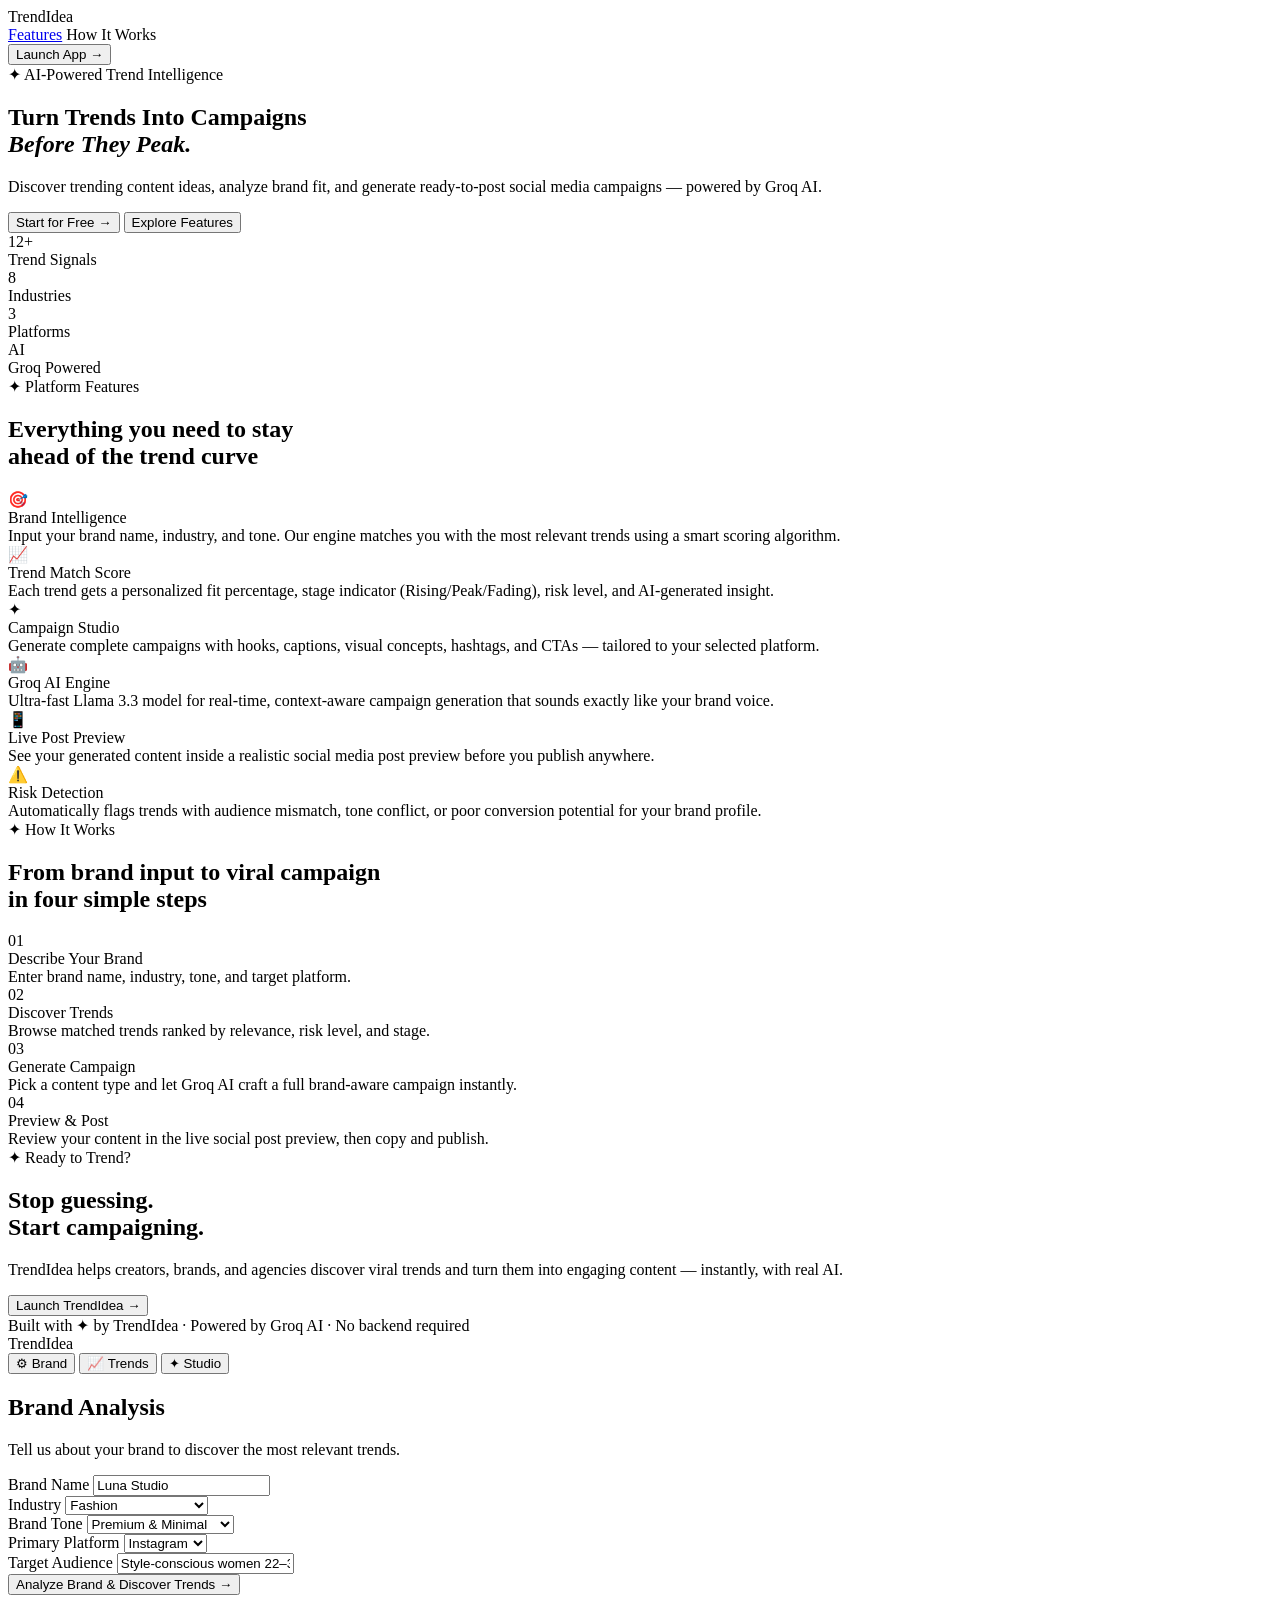
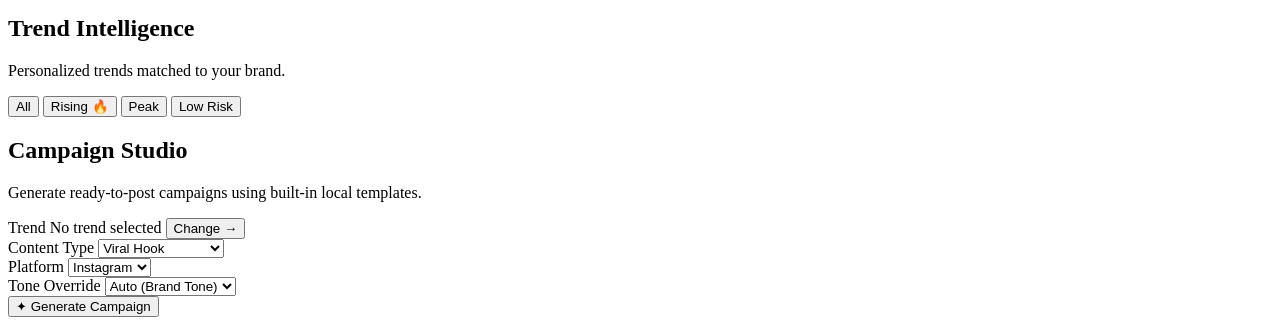
==== index.html @ 4180400e "Create index.html" ====
<!DOCTYPE html>
<html lang="en">
<head>
  <meta charset="UTF-8" />
  <meta name="viewport" content="width=device-width, initial-scale=1.0" />
  <title>TrendIdea — Turn Trends Into Campaigns</title>
  <link rel="preconnect" href="https://fonts.googleapis.com" />
  <link rel="preconnect" href="https://fonts.gstatic.com" crossorigin />
  <link href="https://fonts.googleapis.com/css2?family=Playfair+Display:ital,wght@0,400;0,600;0,700;1,400;1,600&family=DM+Sans:wght@300;400;500;600&display=swap" rel="stylesheet" />
  <link rel="stylesheet" href="style.css" />
</head>
<body>

<!-- ═══════════════════════════════════════════
     LANDING PAGE
═══════════════════════════════════════════ -->
<div class="page active" id="page-landing">
  <div class="landing-bg">
    <div class="bg-circle bg-circle-1"></div>
    <div class="bg-circle bg-circle-2"></div>
    <div class="bg-circle bg-circle-3"></div>
  </div>

  <nav class="nav">
    <div class="nav-logo">Trend<span>Idea</span></div>
    <div class="nav-links">
      <a class="nav-link" href="explore.html">Features</a>
      <a class="nav-link" onclick="UI.scrollTo('how-section')">How It Works</a>
    </div>
    <button class="nav-cta" onclick="App.openApp()">Launch App →</button>
  </nav>

  <section class="hero">
    <div class="hero-eyebrow">✦ AI-Powered Trend Intelligence</div>
    <h1 class="hero-title">Turn Trends Into Campaigns<br><em>Before They Peak.</em></h1>
    <p class="hero-sub">Discover trending content ideas, analyze brand fit, and generate ready-to-post social media campaigns — powered by Groq AI.</p>
    <div class="hero-btns">
      <button class="btn-hero-primary" onclick="App.openApp()">Start for Free →</button>
      <button class="btn-hero-secondary" onclick="window.location.href='explore.html'">Explore Features</button>
    </div>
    <div class="stats-bar">
      <div class="stat-item"><div class="stat-num">12+</div><div class="stat-label">Trend Signals</div></div>
      <div class="stat-item"><div class="stat-num">8</div><div class="stat-label">Industries</div></div>
      <div class="stat-item"><div class="stat-num">3</div><div class="stat-label">Platforms</div></div>
      <div class="stat-item"><div class="stat-num">AI</div><div class="stat-label">Groq Powered</div></div>
    </div>
  </section>

  <section class="features-section" id="features-section">
    <div class="section-header">
      <div class="section-eyebrow">✦ Platform Features</div>
      <h2 class="section-title">Everything you need to stay<br>ahead of the trend curve</h2>
    </div>
    <div class="features-grid">
      <div class="feature-card">
        <div class="feature-icon">🎯</div>
        <div class="feature-title">Brand Intelligence</div>
        <div class="feature-desc">Input your brand name, industry, and tone. Our engine matches you with the most relevant trends using a smart scoring algorithm.</div>
      </div>
      <div class="feature-card">
        <div class="feature-icon">📈</div>
        <div class="feature-title">Trend Match Score</div>
        <div class="feature-desc">Each trend gets a personalized fit percentage, stage indicator (Rising/Peak/Fading), risk level, and AI-generated insight.</div>
      </div>
      <div class="feature-card">
        <div class="feature-icon">✦</div>
        <div class="feature-title">Campaign Studio</div>
        <div class="feature-desc">Generate complete campaigns with hooks, captions, visual concepts, hashtags, and CTAs — tailored to your selected platform.</div>
      </div>
      <div class="feature-card">
        <div class="feature-icon">🤖</div>
        <div class="feature-title">Groq AI Engine</div>
        <div class="feature-desc">Ultra-fast Llama 3.3 model for real-time, context-aware campaign generation that sounds exactly like your brand voice.</div>
      </div>
      <div class="feature-card">
        <div class="feature-icon">📱</div>
        <div class="feature-title">Live Post Preview</div>
        <div class="feature-desc">See your generated content inside a realistic social media post preview before you publish anywhere.</div>
      </div>
      <div class="feature-card">
        <div class="feature-icon">⚠️</div>
        <div class="feature-title">Risk Detection</div>
        <div class="feature-desc">Automatically flags trends with audience mismatch, tone conflict, or poor conversion potential for your brand profile.</div>
      </div>
    </div>
  </section>

  <section class="how-section" id="how-section">
    <div class="how-inner">
      <div class="section-header">
        <div class="section-eyebrow">✦ How It Works</div>
        <h2 class="section-title">From brand input to viral campaign<br>in four simple steps</h2>
      </div>
      <div class="steps-row">
        <div class="step">
          <div class="step-num">01</div>
          <div class="step-title">Describe Your Brand</div>
          <div class="step-desc">Enter brand name, industry, tone, and target platform.</div>
        </div>
        <div class="step">
          <div class="step-num">02</div>
          <div class="step-title">Discover Trends</div>
          <div class="step-desc">Browse matched trends ranked by relevance, risk level, and stage.</div>
        </div>
        <div class="step">
          <div class="step-num">03</div>
          <div class="step-title">Generate Campaign</div>
          <div class="step-desc">Pick a content type and let Groq AI craft a full brand-aware campaign instantly.</div>
        </div>
        <div class="step">
          <div class="step-num">04</div>
          <div class="step-title">Preview & Post</div>
          <div class="step-desc">Review your content in the live social post preview, then copy and publish.</div>
        </div>
      </div>
    </div>
  </section>

  <section class="cta-banner">
    <div class="cta-inner">
      <div class="section-eyebrow">✦ Ready to Trend?</div>
      <h2 class="section-title">Stop guessing.<br>Start campaigning.</h2>
      <p>TrendIdea helps creators, brands, and agencies discover viral trends and turn them into engaging content — instantly, with real AI.</p>
      <button class="btn-hero-primary" onclick="App.openApp()">Launch TrendIdea →</button>
    </div>
  </section>

  <footer>
    Built with ✦ by <span>TrendIdea</span> · Powered by Groq AI · No backend required
  </footer>
</div>


<!-- ═══════════════════════════════════════════
     APP PAGE
═══════════════════════════════════════════ -->
<div class="page" id="page-app">
  <nav class="app-nav">
    <div class="app-nav-logo" onclick="App.goHome()">Trend<span>Idea</span></div>
    <div class="app-tabs">
      <button class="app-tab active" data-tab="brand" onclick="UI.switchTab('brand', this)">
        <span class="tab-icon">⚙</span> Brand
      </button>
      <button class="app-tab" data-tab="trends" onclick="UI.switchTab('trends', this)">
        <span class="tab-icon">📈</span> Trends
      </button>
      <button class="app-tab" data-tab="studio" onclick="UI.switchTab('studio', this)">
        <span class="tab-icon">✦</span> Studio
      </button>
    </div>
  </nav>

  <div class="app-container">

    <!-- ── BRAND TAB ── -->
    <div class="app-section active" id="tab-brand">
      <div class="app-section-header">
        <h2>Brand Analysis</h2>
        <p>Tell us about your brand to discover the most relevant trends.</p>
      </div>

      <div class="brand-form">
        <div class="form-grid">
          <div class="form-field">
            <label class="form-label">Brand Name</label>
            <input type="text" class="form-input" id="brand-name" placeholder="e.g. Luna Studio" value="Luna Studio" />
          </div>
          <div class="form-field">
            <label class="form-label">Industry</label>
            <select class="form-select" id="brand-industry">
              <option value="Fashion">Fashion</option>
              <option value="Beauty">Beauty</option>
              <option value="Tech & SaaS">Tech & SaaS</option>
              <option value="Food & Lifestyle">Food & Lifestyle</option>
              <option value="Fitness & Wellness">Fitness & Wellness</option>
              <option value="Finance">Finance</option>
              <option value="Travel">Travel</option>
              <option value="Education">Education</option>
              <option value="Gaming">Gaming</option>
              <option value="E-commerce">E-commerce</option>
              <option value="Healthcare">Healthcare</option>
              <option value="Real Estate">Real Estate</option>
              <option value="Automobile">Automobile</option>
              <option value="Sports">Sports</option>
              <option value="Entertainment">Entertainment</option>
              <option value="Restaurants">Restaurants</option>
              <option value="Digital Marketing">Digital Marketing</option>
              <option value="Movies & OTT">Movies & OTT</option>
              <option value="Photography">Photography</option>
              <option value="Home Decor">Home Decor</option>
              <option value="Entrepreneurship">Entrepreneurship</option>
              <option value="Influencer Marketing">Influencer Marketing</option>
              <option value="Salon & Spa">Salon & Spa</option>
              <option value="YouTube Creators">YouTube Creators</option>
              <option value="Personal Branding">Personal Branding</option>
            </select>
          </div>
        </div>
        <div class="form-grid">
          <div class="form-field">
            <label class="form-label">Brand Tone</label>
            <select class="form-select" id="brand-tone">
              <option value="Premium & Minimal">Premium & Minimal</option>
              <option value="Bold & Energetic">Bold & Energetic</option>
              <option value="Warm & Friendly">Warm & Friendly</option>
              <option value="Edgy & Creative">Edgy & Creative</option>
              <option value="Professional & Clean">Professional & Clean</option>
              <option value="Playful & Fun">Playful & Fun</option>
            </select>
          </div>
          <div class="form-field">
            <label class="form-label">Primary Platform</label>
            <select class="form-select" id="brand-platform">
              <option value="Instagram">Instagram</option>
              <option value="YouTube">YouTube</option>
              <option value="TikTok">TikTok</option>
              <option value="X (Twitter)">X (Twitter)</option>
              <option value="Facebook">Facebook</option>
            </select>
          </div>
        </div>
        <div class="form-grid cols-1">
          <div class="form-field">
            <label class="form-label">Target Audience</label>
            <input type="text" class="form-input" id="brand-audience" placeholder="e.g. Women 22–35, design-conscious professionals" value="Style-conscious women 22–35" />
          </div>
        </div>
        <button class="btn-primary" id="analyze-btn" onclick="App.analyzeBrand()">
          Analyze Brand & Discover Trends →
        </button>
      </div>
    </div>

    <!-- ── TRENDS TAB ── -->
    <div class="app-section" id="tab-trends">
      <div class="app-section-header">
        <h2>Trend Intelligence</h2>
        <p id="trends-sub">Personalized trends matched to your brand.</p>
      </div>
      <div id="brand-summary-bar" class="brand-summary" style="display:none"></div>
      <div class="trends-toolbar">
        <div class="trends-count" id="trends-count"></div>
        <div class="filter-chips">
          <button class="filter-chip active" onclick="App.filterTrends('all', this)">All</button>
          <button class="filter-chip" onclick="App.filterTrends('Rising', this)">Rising 🔥</button>
          <button class="filter-chip" onclick="App.filterTrends('Peak', this)">Peak</button>
          <button class="filter-chip" onclick="App.filterTrends('Low', this)">Low Risk</button>
        </div>
      </div>
      <div id="trends-grid" class="trends-grid"></div>
      <div id="risk-section" class="risk-section" style="display:none">
        <div class="risk-header">⚠️ Low-Synergy Trends — Avoid for Your Brand</div>
        <div id="risk-cards"></div>
      </div>
    </div>

    <!-- ── STUDIO TAB ── -->
    <div class="app-section" id="tab-studio">
      <div class="app-section-header">
        <h2>Campaign Studio</h2>
        <p>Generate ready-to-post campaigns using built-in local templates.</p>
      </div>
      <div class="studio-controls">
        <div class="selected-trend-row">
          <span class="selected-label">Trend</span>
          <span class="selected-value" id="studio-trend-display">No trend selected</span>
          <button class="change-trend-btn" onclick="UI.switchTab('trends', document.querySelector('[data-tab=trends]'))">Change →</button>
        </div>
        <div class="form-grid cols-3">
          <div class="form-field">
            <label class="form-label">Content Type</label>
            <select class="form-select" id="content-type">
              <option value="Viral Hook">Viral Hook</option>
              <option value="Caption">Caption</option>
              <option value="Conversion Ad">Conversion Ad</option>
              <option value="Trend Reel Script">Trend Reel Script</option>
              <option value="Promotional Post">Promotional Post</option>
              <option value="Meme Concept">Meme Concept</option>
            </select>
          </div>
          <div class="form-field">
            <label class="form-label">Platform</label>
            <select class="form-select" id="studio-platform">
              <option value="Instagram">Instagram</option>
              <option value="TikTok">TikTok</option>
              <option value="X (Twitter)">X (Twitter)</option>
              <option value="YouTube">YouTube</option>
              <option value="Facebook">Facebook</option>
            </select>
          </div>
          <div class="form-field">
            <label class="form-label">Tone Override</label>
            <select class="form-select" id="tone-override">
              <option value="auto">Auto (Brand Tone)</option>
              <option value="Casual">Casual</option>
              <option value="Witty">Witty</option>
              <option value="Inspiring">Inspiring</option>
              <option value="Urgent">Urgent</option>
            </select>
          </div>
        </div>
        <button class="btn-primary" id="gen-btn" onclick="App.generateCampaign()">✦ Generate Campaign</button>
      </div>
      <div id="output-area"></div>
    </div>

  </div><!-- /app-container -->
</div><!-- /page-app -->


<!-- SCRIPTS — load order matters -->
<script src="trends.js"></script>
<script src="engine.js"></script>
<script src="ui.js"></script>
<script src="groq.js"></script>
<script src="app.js"></script>

</body>
</html>
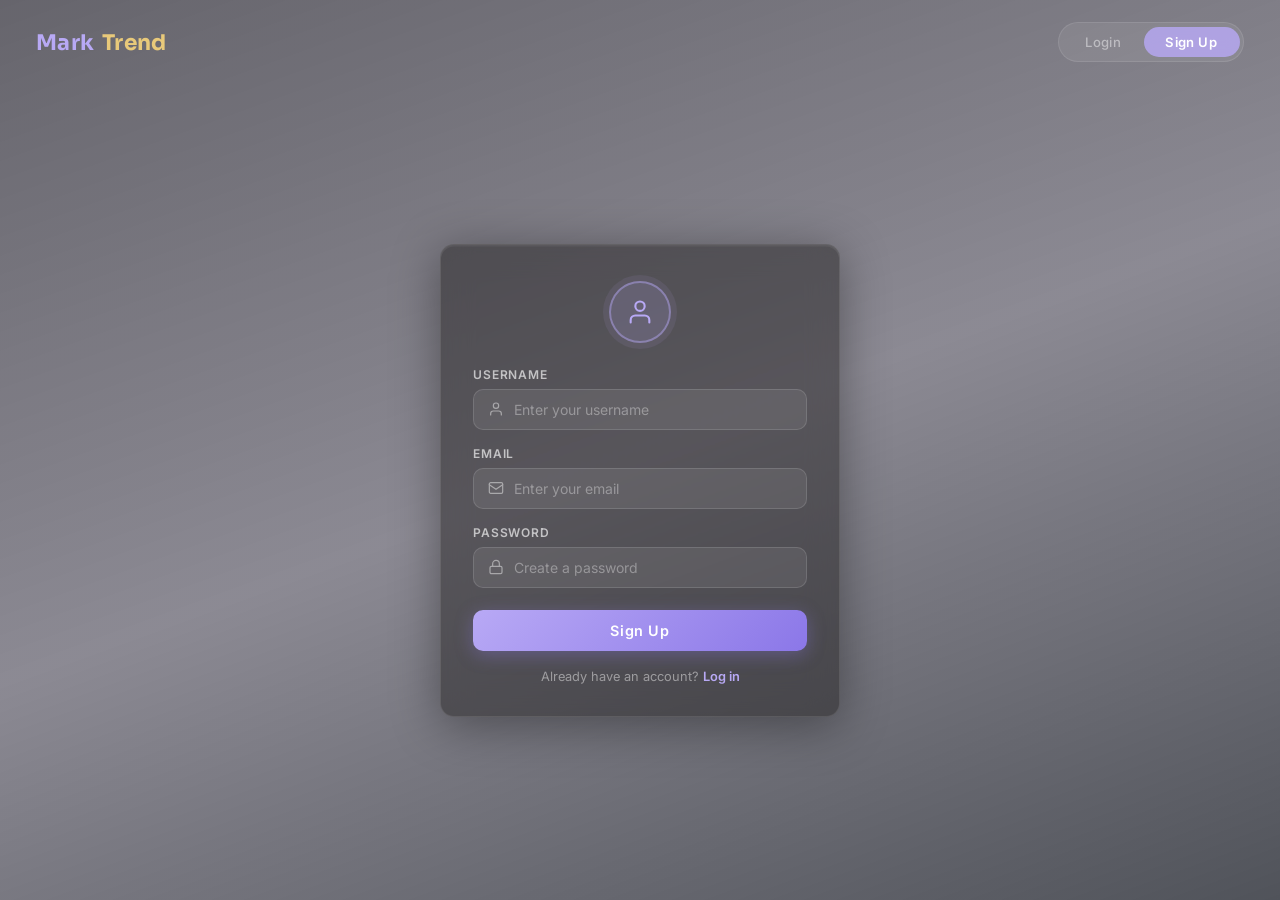
==== commit 93037f13: "Create index.html" ====
--- a/index.html
+++ b/index.html
@@ -2,318 +2,486 @@
 <html lang="en">
 <head>
   <meta charset="UTF-8" />
-  <meta name="viewport" content="width=device-width, initial-scale=1.0" />
-  <title>TrendIdea — Turn Trends Into Campaigns</title>
-  <link rel="preconnect" href="https://fonts.googleapis.com" />
-  <link rel="preconnect" href="https://fonts.gstatic.com" crossorigin />
-  <link href="https://fonts.googleapis.com/css2?family=Playfair+Display:ital,wght@0,400;0,600;0,700;1,400;1,600&family=DM+Sans:wght@300;400;500;600&display=swap" rel="stylesheet" />
-  <link rel="stylesheet" href="style.css" />
+  <meta name="viewport" content="width=device-width, initial-scale=1.0"/>
+  <title>MarkTrend — Gateway</title>
+  <link href="https://fonts.googleapis.com/css2?family=Inter:wght@300;400;500;600;700&family=Sora:wght@400;600;700&display=swap" rel="stylesheet"/>
+  <style>
+    *, *::before, *::after { box-sizing: border-box; margin: 0; padding: 0; }
+
+    :root {
+      --lavender:       #b8a9f5;
+      --lavender-dim:   rgba(184,169,245,0.18);
+      --lavender-pill:  rgba(184,169,245,0.82);
+      --gold:           #e8c97a;
+      --white:          #ffffff;
+      --muted:          rgba(255,255,255,0.45);
+      --glass-bg:       rgba(26,24,21,0.45);
+      --glass-border:   rgba(255,255,255,0.10);
+      --input-bg:       rgba(255,255,255,0.07);
+      --input-border:   rgba(255,255,255,0.13);
+      --input-focus:    rgba(184,169,245,0.55);
+      --placeholder:    rgba(255,255,255,0.35);
+      --btn-gradient:   linear-gradient(135deg,#b8a9f5 0%,#8b77e8 100%);
+      --font-display:   'Sora', sans-serif;
+      --font-body:      'Inter', sans-serif;
+      --radius-panel:   14px;
+      --radius-input:   10px;
+      --radius-btn:     10px;
+    }
+
+    html, body {
+      height: 100%;
+      font-family: var(--font-body);
+      -webkit-font-smoothing: antialiased;
+    }
+
+    /* ─── FULL-VIEWPORT BACKGROUND ─── */
+    body {
+      background-image: url('background.jpeg');
+      background-size: cover;
+      background-position: center;
+      background-repeat: no-repeat;
+      min-height: 100vh;
+      display: flex;
+      flex-direction: column;
+    }
+
+    /* Subtle dark veil over the landscape */
+    body::before {
+      content: '';
+      position: fixed;
+      inset: 0;
+      background: linear-gradient(
+        160deg,
+        rgba(8,6,18,0.62) 0%,
+        rgba(14,10,30,0.48) 50%,
+        rgba(6,10,20,0.70) 100%
+      );
+      pointer-events: none;
+      z-index: 0;
+    }
+
+    /* ─── TOP NAV BAR ─── */
+    header {
+      position: relative;
+      z-index: 10;
+      display: flex;
+      align-items: center;
+      justify-content: space-between;
+      padding: 22px 36px;
+    }
+
+    .brand {
+      font-family: var(--font-display);
+      font-size: 1.35rem;
+      font-weight: 700;
+      letter-spacing: 0.02em;
+      color: var(--white);
+      text-decoration: none;
+      display: flex;
+      align-items: center;
+      gap: 7px;
+    }
+    .brand span.mark { color: var(--lavender); }
+    .brand span.trend { color: var(--gold); }
+
+    /* Pill tab switcher */
+    .tab-bar {
+      position: relative;
+      display: flex;
+      align-items: center;
+      background: rgba(255,255,255,0.07);
+      border: 1px solid var(--glass-border);
+      border-radius: 50px;
+      padding: 4px;
+      gap: 0;
+    }
+
+    .tab-bar .tab-pill {
+      position: absolute;
+      top: 4px;
+      height: calc(100% - 8px);
+      border-radius: 50px;
+      background: var(--lavender-pill);
+      backdrop-filter: blur(6px);
+      transition: left 0.38s cubic-bezier(0.4,0,0.2,1),
+                  width 0.38s cubic-bezier(0.4,0,0.2,1);
+      z-index: 0;
+      /* JS will set left + width */
+    }
+
+    .tab-bar button {
+      position: relative;
+      z-index: 1;
+      background: none;
+      border: none;
+      cursor: pointer;
+      font-family: var(--font-body);
+      font-size: 0.82rem;
+      font-weight: 500;
+      letter-spacing: 0.03em;
+      padding: 7px 22px;
+      border-radius: 50px;
+      color: var(--muted);
+      transition: color 0.25s;
+      white-space: nowrap;
+      user-select: none;
+    }
+    .tab-bar button.active { color: var(--white); font-weight: 600; }
+
+    /* ─── MAIN CONTENT CENTERING ─── */
+    main {
+      position: relative;
+      z-index: 5;
+      flex: 1;
+      display: flex;
+      align-items: center;
+      justify-content: center;
+      padding: 24px 16px 48px;
+    }
+
+    /* ─── GLASS PANEL ─── */
+    .glass-panel {
+      background: var(--glass-bg);
+      backdrop-filter: blur(15px) saturate(1.3);
+      -webkit-backdrop-filter: blur(15px) saturate(1.3);
+      border: 1px solid var(--glass-border);
+      border-radius: var(--radius-panel);
+      width: 100%;
+      max-width: 400px;
+      padding: 36px 32px 32px;
+      box-shadow:
+        0 8px 48px rgba(0,0,0,0.38),
+        0 1.5px 0 rgba(255,255,255,0.06) inset;
+    }
+
+    /* ─── AVATAR ACCENT ─── */
+    .avatar-ring {
+      width: 62px;
+      height: 62px;
+      border-radius: 50%;
+      background: var(--lavender-dim);
+      border: 2px solid rgba(184,169,245,0.45);
+      display: flex;
+      align-items: center;
+      justify-content: center;
+      margin: 0 auto 24px;
+      box-shadow: 0 0 0 6px rgba(184,169,245,0.09);
+    }
+    .avatar-ring svg { width: 28px; height: 28px; }
+
+    /* ─── FORM VIEWS (fade transition) ─── */
+    .form-view {
+      opacity: 0;
+      pointer-events: none;
+      position: absolute;
+      top: 0; left: 0; right: 0;
+      transition: opacity 0.32s ease;
+    }
+    .form-view.active {
+      opacity: 1;
+      pointer-events: auto;
+      position: relative;
+    }
+    .forms-wrapper { position: relative; }
+
+    /* ─── FIELD LABELS ─── */
+    .field { margin-bottom: 16px; }
+    .field label {
+      display: block;
+      font-size: 0.75rem;
+      font-weight: 600;
+      letter-spacing: 0.07em;
+      text-transform: uppercase;
+      color: rgba(255,255,255,0.65);
+      margin-bottom: 7px;
+    }
+
+    /* ─── INPUT WRAPPERS ─── */
+    .input-wrap {
+      display: flex;
+      align-items: center;
+      background: var(--input-bg);
+      border: 1px solid var(--input-border);
+      border-radius: var(--radius-input);
+      padding: 0 14px;
+      gap: 10px;
+      transition: border-color 0.22s, box-shadow 0.22s;
+    }
+    .input-wrap:focus-within {
+      border-color: var(--input-focus);
+      box-shadow: 0 0 0 3px rgba(184,169,245,0.13);
+    }
+    .input-wrap svg {
+      flex-shrink: 0;
+      opacity: 0.45;
+      width: 16px; height: 16px;
+    }
+    .input-wrap input {
+      flex: 1;
+      background: none;
+      border: none;
+      outline: none;
+      color: var(--white);
+      font-family: var(--font-body);
+      font-size: 0.875rem;
+      padding: 11px 0;
+    }
+    .input-wrap input::placeholder { color: var(--placeholder); }
+
+    /* ─── PRIMARY ACTION BUTTON ─── */
+    .btn-primary {
+      display: block;
+      width: 100%;
+      padding: 12px;
+      margin-top: 22px;
+      background: var(--btn-gradient);
+      border: none;
+      border-radius: var(--radius-btn);
+      color: #fff;
+      font-family: var(--font-body);
+      font-size: 0.9rem;
+      font-weight: 600;
+      letter-spacing: 0.04em;
+      cursor: pointer;
+      transition: opacity 0.2s, transform 0.18s;
+      box-shadow: 0 4px 18px rgba(139,119,232,0.35);
+    }
+    .btn-primary:hover { opacity: 0.88; transform: translateY(-1px); }
+    .btn-primary:active { transform: translateY(0); opacity: 1; }
+
+    /* ─── SWITCH LINK ─── */
+    .switch-text {
+      text-align: center;
+      margin-top: 18px;
+      font-size: 0.8rem;
+      color: var(--muted);
+    }
+    .switch-text a {
+      color: var(--lavender);
+      font-weight: 600;
+      text-decoration: none;
+      cursor: pointer;
+      transition: color 0.2s;
+    }
+    .switch-text a:hover { color: #d3c9fa; text-decoration: underline; }
+
+    /* ─── STAR PARTICLES (ambient) ─── */
+    .stars {
+      position: fixed;
+      inset: 0;
+      z-index: 1;
+      pointer-events: none;
+      overflow: hidden;
+    }
+    .star {
+      position: absolute;
+      border-radius: 50%;
+      background: #fff;
+      animation: twinkle var(--dur, 3s) ease-in-out infinite;
+      opacity: 0;
+    }
+    @keyframes twinkle {
+      0%,100% { opacity: 0; }
+      50%      { opacity: var(--peak, 0.7); }
+    }
+
+    /* ─── RESPONSIVE ─── */
+    @media (max-width: 480px) {
+      header { padding: 18px 20px; }
+      .glass-panel { padding: 28px 20px 24px; }
+    }
+  </style>
 </head>
 <body>
 
-<!-- ═══════════════════════════════════════════
-     LANDING PAGE
-═══════════════════════════════════════════ -->
-<div class="page active" id="page-landing">
-  <div class="landing-bg">
-    <div class="bg-circle bg-circle-1"></div>
-    <div class="bg-circle bg-circle-2"></div>
-    <div class="bg-circle bg-circle-3"></div>
-  </div>
-
-  <nav class="nav">
-    <div class="nav-logo">Trend<span>Idea</span></div>
-    <div class="nav-links">
-      <a class="nav-link" href="explore.html">Features</a>
-      <a class="nav-link" onclick="UI.scrollTo('how-section')">How It Works</a>
+  <!-- Ambient star particles -->
+  <div class="stars" id="stars"></div>
+
+  <!-- ─── HEADER ─── -->
+  <header>
+    <a href="index.html" class="brand">
+      <span class="mark">Mark</span><span class="trend">Trend</span>
+    </a>
+
+    <div class="tab-bar" id="tabBar">
+      <div class="tab-pill" id="tabPill"></div>
+      <button id="btnLogin" onclick="switchTo('login')">Login</button>
+      <button id="btnSignup" onclick="switchTo('signup')" class="active">Sign Up</button>
     </div>
-    <button class="nav-cta" onclick="App.openApp()">Launch App →</button>
-  </nav>
-
-  <section class="hero">
-    <div class="hero-eyebrow">✦ AI-Powered Trend Intelligence</div>
-    <h1 class="hero-title">Turn Trends Into Campaigns<br><em>Before They Peak.</em></h1>
-    <p class="hero-sub">Discover trending content ideas, analyze brand fit, and generate ready-to-post social media campaigns — powered by Groq AI.</p>
-    <div class="hero-btns">
-      <button class="btn-hero-primary" onclick="App.openApp()">Start for Free →</button>
-      <button class="btn-hero-secondary" onclick="window.location.href='explore.html'">Explore Features</button>
-    </div>
-    <div class="stats-bar">
-      <div class="stat-item"><div class="stat-num">12+</div><div class="stat-label">Trend Signals</div></div>
-      <div class="stat-item"><div class="stat-num">8</div><div class="stat-label">Industries</div></div>
-      <div class="stat-item"><div class="stat-num">3</div><div class="stat-label">Platforms</div></div>
-      <div class="stat-item"><div class="stat-num">AI</div><div class="stat-label">Groq Powered</div></div>
-    </div>
-  </section>
-
-  <section class="features-section" id="features-section">
-    <div class="section-header">
-      <div class="section-eyebrow">✦ Platform Features</div>
-      <h2 class="section-title">Everything you need to stay<br>ahead of the trend curve</h2>
-    </div>
-    <div class="features-grid">
-      <div class="feature-card">
-        <div class="feature-icon">🎯</div>
-        <div class="feature-title">Brand Intelligence</div>
-        <div class="feature-desc">Input your brand name, industry, and tone. Our engine matches you with the most relevant trends using a smart scoring algorithm.</div>
-      </div>
-      <div class="feature-card">
-        <div class="feature-icon">📈</div>
-        <div class="feature-title">Trend Match Score</div>
-        <div class="feature-desc">Each trend gets a personalized fit percentage, stage indicator (Rising/Peak/Fading), risk level, and AI-generated insight.</div>
-      </div>
-      <div class="feature-card">
-        <div class="feature-icon">✦</div>
-        <div class="feature-title">Campaign Studio</div>
-        <div class="feature-desc">Generate complete campaigns with hooks, captions, visual concepts, hashtags, and CTAs — tailored to your selected platform.</div>
-      </div>
-      <div class="feature-card">
-        <div class="feature-icon">🤖</div>
-        <div class="feature-title">Groq AI Engine</div>
-        <div class="feature-desc">Ultra-fast Llama 3.3 model for real-time, context-aware campaign generation that sounds exactly like your brand voice.</div>
-      </div>
-      <div class="feature-card">
-        <div class="feature-icon">📱</div>
-        <div class="feature-title">Live Post Preview</div>
-        <div class="feature-desc">See your generated content inside a realistic social media post preview before you publish anywhere.</div>
-      </div>
-      <div class="feature-card">
-        <div class="feature-icon">⚠️</div>
-        <div class="feature-title">Risk Detection</div>
-        <div class="feature-desc">Automatically flags trends with audience mismatch, tone conflict, or poor conversion potential for your brand profile.</div>
-      </div>
-    </div>
-  </section>
-
-  <section class="how-section" id="how-section">
-    <div class="how-inner">
-      <div class="section-header">
-        <div class="section-eyebrow">✦ How It Works</div>
-        <h2 class="section-title">From brand input to viral campaign<br>in four simple steps</h2>
-      </div>
-      <div class="steps-row">
-        <div class="step">
-          <div class="step-num">01</div>
-          <div class="step-title">Describe Your Brand</div>
-          <div class="step-desc">Enter brand name, industry, tone, and target platform.</div>
+  </header>
+
+  <!-- ─── MAIN PANEL ─── -->
+  <main>
+    <div class="glass-panel">
+
+      <div class="forms-wrapper">
+
+        <!-- STATE A: SIGN UP (default active) -->
+        <div class="form-view active" id="viewSignup">
+          <div class="avatar-ring">
+            <!-- Person icon -->
+            <svg viewBox="0 0 24 24" fill="none" stroke="#b8a9f5" stroke-width="1.8" stroke-linecap="round" stroke-linejoin="round">
+              <path d="M20 21v-2a4 4 0 0 0-4-4H8a4 4 0 0 0-4 4v2"/>
+              <circle cx="12" cy="7" r="4"/>
+            </svg>
+          </div>
+
+          <!-- Username -->
+          <div class="field">
+            <label for="su-username">Username</label>
+            <div class="input-wrap">
+              <svg viewBox="0 0 24 24" fill="none" stroke="#fff" stroke-width="1.8" stroke-linecap="round" stroke-linejoin="round">
+                <path d="M20 21v-2a4 4 0 0 0-4-4H8a4 4 0 0 0-4 4v2"/>
+                <circle cx="12" cy="7" r="4"/>
+              </svg>
+              <input id="su-username" type="text" placeholder="Enter your username" autocomplete="username"/>
+            </div>
+          </div>
+
+          <!-- Email -->
+          <div class="field">
+            <label for="su-email">Email</label>
+            <div class="input-wrap">
+              <svg viewBox="0 0 24 24" fill="none" stroke="#fff" stroke-width="1.8" stroke-linecap="round" stroke-linejoin="round">
+                <rect x="2" y="4" width="20" height="16" rx="2"/>
+                <path d="m2 7 10 7 10-7"/>
+              </svg>
+              <input id="su-email" type="email" placeholder="Enter your email" autocomplete="email"/>
+            </div>
+          </div>
+
+          <!-- Password -->
+          <div class="field">
+            <label for="su-password">Password</label>
+            <div class="input-wrap">
+              <svg viewBox="0 0 24 24" fill="none" stroke="#fff" stroke-width="1.8" stroke-linecap="round" stroke-linejoin="round">
+                <rect x="3" y="11" width="18" height="11" rx="2"/>
+                <path d="M7 11V7a5 5 0 0 1 10 0v4"/>
+              </svg>
+              <input id="su-password" type="password" placeholder="Create a password" autocomplete="new-password"/>
+            </div>
+          </div>
+
+          <button class="btn-primary" onclick="goToDashboard()">Sign Up</button>
+
+          <p class="switch-text">
+            Already have an account? <a onclick="switchTo('login')">Log in</a>
+          </p>
         </div>
-        <div class="step">
-          <div class="step-num">02</div>
-          <div class="step-title">Discover Trends</div>
-          <div class="step-desc">Browse matched trends ranked by relevance, risk level, and stage.</div>
+
+        <!-- STATE B: LOGIN -->
+        <div class="form-view" id="viewLogin">
+          <div class="avatar-ring">
+            <svg viewBox="0 0 24 24" fill="none" stroke="#b8a9f5" stroke-width="1.8" stroke-linecap="round" stroke-linejoin="round">
+              <path d="M20 21v-2a4 4 0 0 0-4-4H8a4 4 0 0 0-4 4v2"/>
+              <circle cx="12" cy="7" r="4"/>
+            </svg>
+          </div>
+
+          <!-- Username -->
+          <div class="field">
+            <label for="li-username">Username</label>
+            <div class="input-wrap">
+              <svg viewBox="0 0 24 24" fill="none" stroke="#fff" stroke-width="1.8" stroke-linecap="round" stroke-linejoin="round">
+                <path d="M20 21v-2a4 4 0 0 0-4-4H8a4 4 0 0 0-4 4v2"/>
+                <circle cx="12" cy="7" r="4"/>
+              </svg>
+              <input id="li-username" type="text" placeholder="Enter your username" autocomplete="username"/>
+            </div>
+          </div>
+
+          <!-- Password -->
+          <div class="field">
+            <label for="li-password">Password</label>
+            <div class="input-wrap">
+              <svg viewBox="0 0 24 24" fill="none" stroke="#fff" stroke-width="1.8" stroke-linecap="round" stroke-linejoin="round">
+                <rect x="3" y="11" width="18" height="11" rx="2"/>
+                <path d="M7 11V7a5 5 0 0 1 10 0v4"/>
+              </svg>
+              <input id="li-password" type="password" placeholder="Enter your password" autocomplete="current-password"/>
+            </div>
+          </div>
+
+          <button class="btn-primary" onclick="goToDashboard()">Login</button>
+
+          <p class="switch-text">
+            Not registered yet? <a onclick="switchTo('signup')">Sign up</a>
+          </p>
         </div>
-        <div class="step">
-          <div class="step-num">03</div>
-          <div class="step-title">Generate Campaign</div>
-          <div class="step-desc">Pick a content type and let Groq AI craft a full brand-aware campaign instantly.</div>
-        </div>
-        <div class="step">
-          <div class="step-num">04</div>
-          <div class="step-title">Preview & Post</div>
-          <div class="step-desc">Review your content in the live social post preview, then copy and publish.</div>
-        </div>
-      </div>
-    </div>
-  </section>
-
-  <section class="cta-banner">
-    <div class="cta-inner">
-      <div class="section-eyebrow">✦ Ready to Trend?</div>
-      <h2 class="section-title">Stop guessing.<br>Start campaigning.</h2>
-      <p>TrendIdea helps creators, brands, and agencies discover viral trends and turn them into engaging content — instantly, with real AI.</p>
-      <button class="btn-hero-primary" onclick="App.openApp()">Launch TrendIdea →</button>
-    </div>
-  </section>
-
-  <footer>
-    Built with ✦ by <span>TrendIdea</span> · Powered by Groq AI · No backend required
-  </footer>
-</div>
-
-
-<!-- ═══════════════════════════════════════════
-     APP PAGE
-═══════════════════════════════════════════ -->
-<div class="page" id="page-app">
-  <nav class="app-nav">
-    <div class="app-nav-logo" onclick="App.goHome()">Trend<span>Idea</span></div>
-    <div class="app-tabs">
-      <button class="app-tab active" data-tab="brand" onclick="UI.switchTab('brand', this)">
-        <span class="tab-icon">⚙</span> Brand
-      </button>
-      <button class="app-tab" data-tab="trends" onclick="UI.switchTab('trends', this)">
-        <span class="tab-icon">📈</span> Trends
-      </button>
-      <button class="app-tab" data-tab="studio" onclick="UI.switchTab('studio', this)">
-        <span class="tab-icon">✦</span> Studio
-      </button>
-    </div>
-  </nav>
-
-  <div class="app-container">
-
-    <!-- ── BRAND TAB ── -->
-    <div class="app-section active" id="tab-brand">
-      <div class="app-section-header">
-        <h2>Brand Analysis</h2>
-        <p>Tell us about your brand to discover the most relevant trends.</p>
-      </div>
-
-      <div class="brand-form">
-        <div class="form-grid">
-          <div class="form-field">
-            <label class="form-label">Brand Name</label>
-            <input type="text" class="form-input" id="brand-name" placeholder="e.g. Luna Studio" value="Luna Studio" />
-          </div>
-          <div class="form-field">
-            <label class="form-label">Industry</label>
-            <select class="form-select" id="brand-industry">
-              <option value="Fashion">Fashion</option>
-              <option value="Beauty">Beauty</option>
-              <option value="Tech & SaaS">Tech & SaaS</option>
-              <option value="Food & Lifestyle">Food & Lifestyle</option>
-              <option value="Fitness & Wellness">Fitness & Wellness</option>
-              <option value="Finance">Finance</option>
-              <option value="Travel">Travel</option>
-              <option value="Education">Education</option>
-              <option value="Gaming">Gaming</option>
-              <option value="E-commerce">E-commerce</option>
-              <option value="Healthcare">Healthcare</option>
-              <option value="Real Estate">Real Estate</option>
-              <option value="Automobile">Automobile</option>
-              <option value="Sports">Sports</option>
-              <option value="Entertainment">Entertainment</option>
-              <option value="Restaurants">Restaurants</option>
-              <option value="Digital Marketing">Digital Marketing</option>
-              <option value="Movies & OTT">Movies & OTT</option>
-              <option value="Photography">Photography</option>
-              <option value="Home Decor">Home Decor</option>
-              <option value="Entrepreneurship">Entrepreneurship</option>
-              <option value="Influencer Marketing">Influencer Marketing</option>
-              <option value="Salon & Spa">Salon & Spa</option>
-              <option value="YouTube Creators">YouTube Creators</option>
-              <option value="Personal Branding">Personal Branding</option>
-            </select>
-          </div>
-        </div>
-        <div class="form-grid">
-          <div class="form-field">
-            <label class="form-label">Brand Tone</label>
-            <select class="form-select" id="brand-tone">
-              <option value="Premium & Minimal">Premium & Minimal</option>
-              <option value="Bold & Energetic">Bold & Energetic</option>
-              <option value="Warm & Friendly">Warm & Friendly</option>
-              <option value="Edgy & Creative">Edgy & Creative</option>
-              <option value="Professional & Clean">Professional & Clean</option>
-              <option value="Playful & Fun">Playful & Fun</option>
-            </select>
-          </div>
-          <div class="form-field">
-            <label class="form-label">Primary Platform</label>
-            <select class="form-select" id="brand-platform">
-              <option value="Instagram">Instagram</option>
-              <option value="YouTube">YouTube</option>
-              <option value="TikTok">TikTok</option>
-              <option value="X (Twitter)">X (Twitter)</option>
-              <option value="Facebook">Facebook</option>
-            </select>
-          </div>
-        </div>
-        <div class="form-grid cols-1">
-          <div class="form-field">
-            <label class="form-label">Target Audience</label>
-            <input type="text" class="form-input" id="brand-audience" placeholder="e.g. Women 22–35, design-conscious professionals" value="Style-conscious women 22–35" />
-          </div>
-        </div>
-        <button class="btn-primary" id="analyze-btn" onclick="App.analyzeBrand()">
-          Analyze Brand & Discover Trends →
-        </button>
-      </div>
-    </div>
-
-    <!-- ── TRENDS TAB ── -->
-    <div class="app-section" id="tab-trends">
-      <div class="app-section-header">
-        <h2>Trend Intelligence</h2>
-        <p id="trends-sub">Personalized trends matched to your brand.</p>
-      </div>
-      <div id="brand-summary-bar" class="brand-summary" style="display:none"></div>
-      <div class="trends-toolbar">
-        <div class="trends-count" id="trends-count"></div>
-        <div class="filter-chips">
-          <button class="filter-chip active" onclick="App.filterTrends('all', this)">All</button>
-          <button class="filter-chip" onclick="App.filterTrends('Rising', this)">Rising 🔥</button>
-          <button class="filter-chip" onclick="App.filterTrends('Peak', this)">Peak</button>
-          <button class="filter-chip" onclick="App.filterTrends('Low', this)">Low Risk</button>
-        </div>
-      </div>
-      <div id="trends-grid" class="trends-grid"></div>
-      <div id="risk-section" class="risk-section" style="display:none">
-        <div class="risk-header">⚠️ Low-Synergy Trends — Avoid for Your Brand</div>
-        <div id="risk-cards"></div>
-      </div>
-    </div>
-
-    <!-- ── STUDIO TAB ── -->
-    <div class="app-section" id="tab-studio">
-      <div class="app-section-header">
-        <h2>Campaign Studio</h2>
-        <p>Generate ready-to-post campaigns using built-in local templates.</p>
-      </div>
-      <div class="studio-controls">
-        <div class="selected-trend-row">
-          <span class="selected-label">Trend</span>
-          <span class="selected-value" id="studio-trend-display">No trend selected</span>
-          <button class="change-trend-btn" onclick="UI.switchTab('trends', document.querySelector('[data-tab=trends]'))">Change →</button>
-        </div>
-        <div class="form-grid cols-3">
-          <div class="form-field">
-            <label class="form-label">Content Type</label>
-            <select class="form-select" id="content-type">
-              <option value="Viral Hook">Viral Hook</option>
-              <option value="Caption">Caption</option>
-              <option value="Conversion Ad">Conversion Ad</option>
-              <option value="Trend Reel Script">Trend Reel Script</option>
-              <option value="Promotional Post">Promotional Post</option>
-              <option value="Meme Concept">Meme Concept</option>
-            </select>
-          </div>
-          <div class="form-field">
-            <label class="form-label">Platform</label>
-            <select class="form-select" id="studio-platform">
-              <option value="Instagram">Instagram</option>
-              <option value="TikTok">TikTok</option>
-              <option value="X (Twitter)">X (Twitter)</option>
-              <option value="YouTube">YouTube</option>
-              <option value="Facebook">Facebook</option>
-            </select>
-          </div>
-          <div class="form-field">
-            <label class="form-label">Tone Override</label>
-            <select class="form-select" id="tone-override">
-              <option value="auto">Auto (Brand Tone)</option>
-              <option value="Casual">Casual</option>
-              <option value="Witty">Witty</option>
-              <option value="Inspiring">Inspiring</option>
-              <option value="Urgent">Urgent</option>
-            </select>
-          </div>
-        </div>
-        <button class="btn-primary" id="gen-btn" onclick="App.generateCampaign()">✦ Generate Campaign</button>
-      </div>
-      <div id="output-area"></div>
-    </div>
-
-  </div><!-- /app-container -->
-</div><!-- /page-app -->
-
-
-<!-- SCRIPTS — load order matters -->
-<script src="trends.js"></script>
-<script src="engine.js"></script>
-<script src="ui.js"></script>
-<script src="groq.js"></script>
-<script src="app.js"></script>
-
+
+      </div><!-- /.forms-wrapper -->
+    </div><!-- /.glass-panel -->
+  </main>
+
+  <script>
+    /* ─── STAR PARTICLE GENERATOR ─── */
+    (function() {
+      const container = document.getElementById('stars');
+      for (let i = 0; i < 55; i++) {
+        const s = document.createElement('div');
+        s.className = 'star';
+        const size = Math.random() * 2.2 + 0.6;
+        s.style.cssText = `
+          width:${size}px; height:${size}px;
+          left:${Math.random()*100}%;
+          top:${Math.random()*100}%;
+          --dur:${(Math.random()*4+2).toFixed(1)}s;
+          --peak:${(Math.random()*0.6+0.2).toFixed(2)};
+          animation-delay:${(Math.random()*5).toFixed(1)}s;
+        `;
+        container.appendChild(s);
+      }
+    })();
+
+    /* ─── TAB PILL POSITIONING ─── */
+    const tabBar   = document.getElementById('tabBar');
+    const pill     = document.getElementById('tabPill');
+    const btnLogin  = document.getElementById('btnLogin');
+    const btnSignup = document.getElementById('btnSignup');
+
+    function positionPill(btn) {
+      const barRect = tabBar.getBoundingClientRect();
+      const btnRect = btn.getBoundingClientRect();
+      pill.style.left  = (btnRect.left - barRect.left) + 'px';
+      pill.style.width = btnRect.width + 'px';
+    }
+
+    /* ─── STATE SWITCH ─── */
+    let currentState = 'signup';
+
+    function switchTo(state) {
+      if (state === currentState) return;
+      currentState = state;
+
+      const viewSignup = document.getElementById('viewSignup');
+      const viewLogin  = document.getElementById('viewLogin');
+
+      if (state === 'login') {
+        viewSignup.classList.remove('active');
+        viewLogin.classList.add('active');
+        btnLogin.classList.add('active');
+        btnSignup.classList.remove('active');
+        positionPill(btnLogin);
+      } else {
+        viewLogin.classList.remove('active');
+        viewSignup.classList.add('active');
+        btnSignup.classList.add('active');
+        btnLogin.classList.remove('active');
+        positionPill(btnSignup);
+      }
+    }
+
+    /* ─── DASHBOARD REDIRECT ─── */
+    function goToDashboard() {
+      window.location.href = 'main.html';
+    }
+
+    /* ─── INIT PILL POSITION after layout ─── */
+    window.addEventListener('load', () => positionPill(btnSignup));
+    window.addEventListener('resize', () => {
+      positionPill(currentState === 'login' ? btnLogin : btnSignup);
+    });
+  </script>
 </body>
 </html>
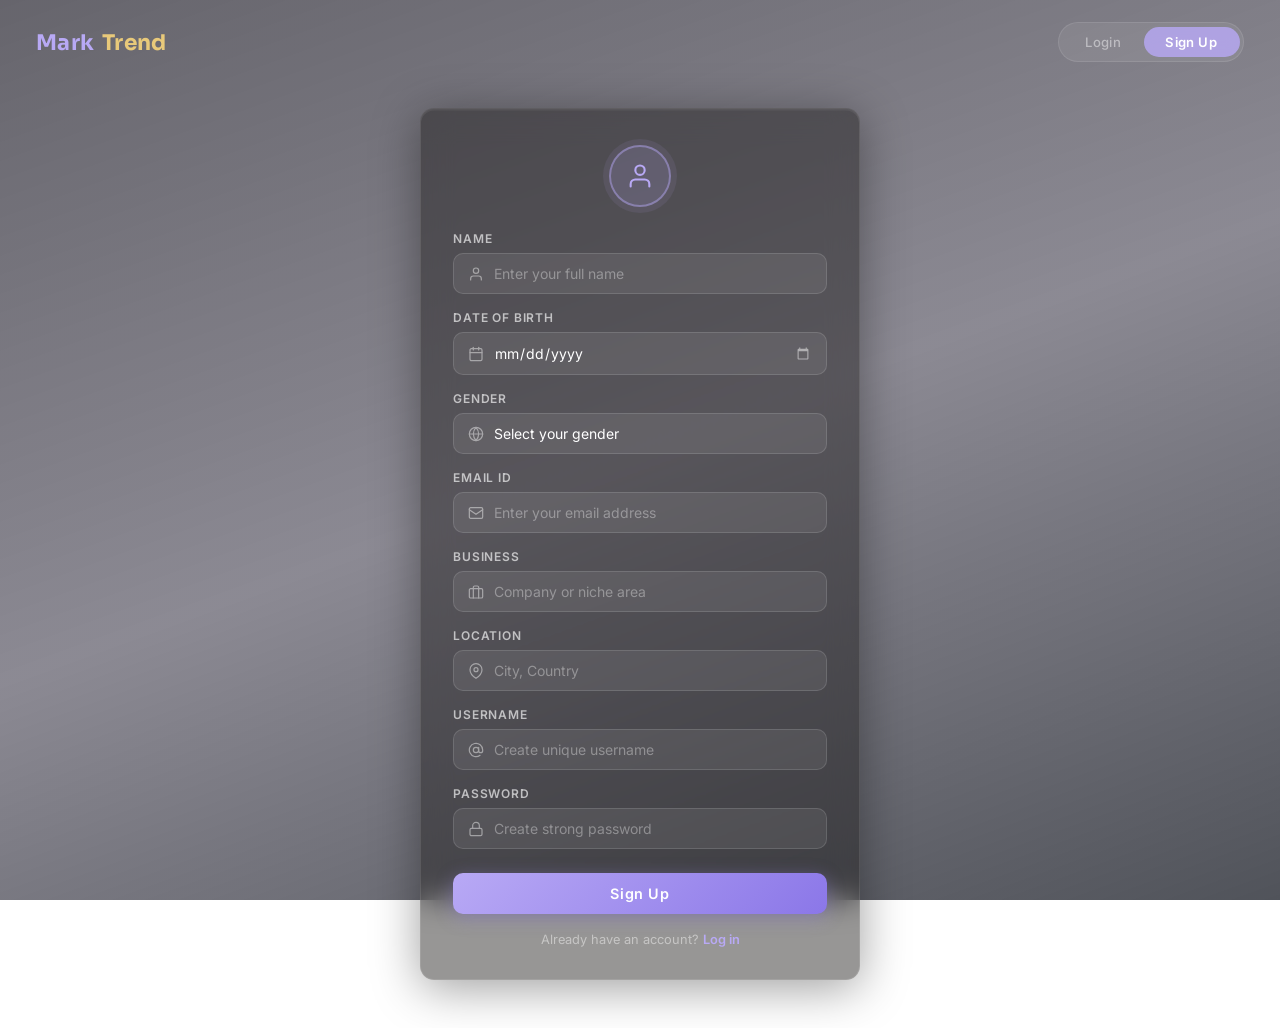
==== commit 5971bf6d: "Update index.html" ====
--- a/index.html
+++ b/index.html
@@ -41,6 +41,7 @@
       background-size: cover;
       background-position: center;
       background-repeat: no-repeat;
+      background-attachment: fixed;
       min-height: 100vh;
       display: flex;
       flex-direction: column;
@@ -107,7 +108,6 @@
       transition: left 0.38s cubic-bezier(0.4,0,0.2,1),
                   width 0.38s cubic-bezier(0.4,0,0.2,1);
       z-index: 0;
-      /* JS will set left + width */
     }
 
     .tab-bar button {
@@ -148,7 +148,7 @@
       border: 1px solid var(--glass-border);
       border-radius: var(--radius-panel);
       width: 100%;
-      max-width: 400px;
+      max-width: 440px; /* Slightly wider layout to elegantly hold more fields */
       padding: 36px 32px 32px;
       box-shadow:
         0 8px 48px rgba(0,0,0,0.38),
@@ -217,7 +217,7 @@
       opacity: 0.45;
       width: 16px; height: 16px;
     }
-    .input-wrap input {
+    .input-wrap input, .input-wrap select {
       flex: 1;
       background: none;
       border: none;
@@ -228,13 +228,31 @@
       padding: 11px 0;
     }
     .input-wrap input::placeholder { color: var(--placeholder); }
+    
+    /* Dynamic adjustments for dark dropdown menus across browsers */
+    .input-wrap select {
+      cursor: pointer;
+      appearance: none;
+      -webkit-appearance: none;
+    }
+    .input-wrap select option {
+      background: #1a1815;
+      color: var(--white);
+    }
+
+    /* Custom UI calendar color inversion for browser picker modules */
+    .input-wrap input[type="date"]::-webkit-calendar-picker-indicator {
+      filter: invert(1);
+      opacity: 0.5;
+      cursor: pointer;
+    }
 
     /* ─── PRIMARY ACTION BUTTON ─── */
     .btn-primary {
       display: block;
       width: 100%;
       padding: 12px;
-      margin-top: 22px;
+      margin-top: 24px;
       background: var(--btn-gradient);
       border: none;
       border-radius: var(--radius-btn);
@@ -266,7 +284,7 @@
     }
     .switch-text a:hover { color: #d3c9fa; text-decoration: underline; }
 
-    /* ─── STAR PARTICLES (ambient) ─── */
+    /* ─── STAR PARTICLES ─── */
     .stars {
       position: fixed;
       inset: 0;
@@ -286,19 +304,118 @@
       50%      { opacity: var(--peak, 0.7); }
     }
 
+    /* ─── GLASSMORPHISM POPUP MODAL ─── */
+    .popup-overlay {
+      display: none;
+      position: fixed;
+      inset: 0;
+      z-index: 100;
+      background: rgba(0, 0, 0, 0);
+      backdrop-filter: blur(0);
+      -webkit-backdrop-filter: blur(0);
+      transition: background 0.32s ease, backdrop-filter 0.32s ease;
+      animation: fadeInBlur 0.4s ease forwards;
+    }
+    .popup-overlay.active {
+      display: flex;
+      align-items: center;
+      justify-content: center;
+      background: rgba(0, 0, 0, 0.45);
+      backdrop-filter: blur(8px);
+      -webkit-backdrop-filter: blur(8px);
+    }
+
+    @keyframes fadeInBlur {
+      from { background: rgba(0, 0, 0, 0); backdrop-filter: blur(0); }
+      to { background: rgba(0, 0, 0, 0.45); backdrop-filter: blur(8px); }
+    }
+
+    .popup-modal {
+      background: rgba(26, 24, 21, 0.65);
+      backdrop-filter: blur(20px) saturate(1.4);
+      -webkit-backdrop-filter: blur(20px) saturate(1.4);
+      border: 1px solid rgba(184, 169, 245, 0.25);
+      border-radius: 16px;
+      padding: 32px 28px;
+      width: 90%;
+      max-width: 360px;
+      box-shadow:
+        0 12px 56px rgba(0, 0, 0, 0.48),
+        0 1px 0 rgba(255, 255, 255, 0.08) inset,
+        0 0 0 1px rgba(184, 169, 245, 0.15) inset;
+      animation: popupScaleIn 0.4s cubic-bezier(0.34, 1.56, 0.64, 1) forwards;
+      opacity: 0;
+      transform: scale(0.85);
+    }
+
+    @keyframes popupScaleIn {
+      from { opacity: 0; transform: scale(0.85); }
+      to { opacity: 1; transform: scale(1); }
+    }
+
+    .popup-modal.closing {
+      animation: popupScaleOut 0.32s cubic-bezier(0.36, 0, 0.66, -0.56) forwards;
+    }
+
+    @keyframes popupScaleOut {
+      from { opacity: 1; transform: scale(1); }
+      to { opacity: 0; transform: scale(0.85); }
+    }
+
+    .popup-header {
+      display: flex;
+      justify-content: space-between;
+      align-items: center;
+      margin-bottom: 12px;
+    }
+
+    .popup-title {
+      font-family: var(--font-display);
+      font-size: 1.25rem;
+      font-weight: 700;
+      color: var(--lavender);
+      letter-spacing: 0.02em;
+    }
+
+    .popup-close {
+      background: none;
+      border: none;
+      color: rgba(255, 255, 255, 0.6);
+      font-size: 1.5rem;
+      cursor: pointer;
+      padding: 0;
+      width: 32px;
+      height: 32px;
+      display: flex;
+      align-items: center;
+      justify-content: center;
+      border-radius: 8px;
+      transition: color 0.2s, background 0.2s;
+    }
+    .popup-close:hover {
+      color: var(--lavender);
+      background: rgba(184, 169, 245, 0.1);
+    }
+
+    .popup-message {
+      font-size: 0.95rem;
+      line-height: 1.5;
+      color: rgba(255, 255, 255, 0.8);
+      text-align: center;
+    }
+
     /* ─── RESPONSIVE ─── */
     @media (max-width: 480px) {
       header { padding: 18px 20px; }
       .glass-panel { padding: 28px 20px 24px; }
+      .popup-modal { padding: 24px 20px; max-width: 85%; }
     }
   </style>
 </head>
 <body>
 
-  <!-- Ambient star particles -->
   <div class="stars" id="stars"></div>
 
-  <!-- ─── HEADER ─── -->
   <header>
     <a href="index.html" class="brand">
       <span class="mark">Mark</span><span class="trend">Trend</span>
@@ -311,47 +428,104 @@
     </div>
   </header>
 
-  <!-- ─── MAIN PANEL ─── -->
   <main>
     <div class="glass-panel">
-
       <div class="forms-wrapper">
 
-        <!-- STATE A: SIGN UP (default active) -->
         <div class="form-view active" id="viewSignup">
           <div class="avatar-ring">
-            <!-- Person icon -->
             <svg viewBox="0 0 24 24" fill="none" stroke="#b8a9f5" stroke-width="1.8" stroke-linecap="round" stroke-linejoin="round">
               <path d="M20 21v-2a4 4 0 0 0-4-4H8a4 4 0 0 0-4 4v2"/>
               <circle cx="12" cy="7" r="4"/>
             </svg>
           </div>
 
-          <!-- Username -->
-          <div class="field">
-            <label for="su-username">Username</label>
+          <div class="field">
+            <label for="su-name">Name</label>
             <div class="input-wrap">
               <svg viewBox="0 0 24 24" fill="none" stroke="#fff" stroke-width="1.8" stroke-linecap="round" stroke-linejoin="round">
                 <path d="M20 21v-2a4 4 0 0 0-4-4H8a4 4 0 0 0-4 4v2"/>
                 <circle cx="12" cy="7" r="4"/>
               </svg>
-              <input id="su-username" type="text" placeholder="Enter your username" autocomplete="username"/>
-            </div>
-          </div>
-
-          <!-- Email -->
-          <div class="field">
-            <label for="su-email">Email</label>
+              <input id="su-name" type="text" placeholder="Enter your full name" />
+            </div>
+          </div>
+
+          <div class="field">
+            <label for="su-dob">Date of Birth</label>
+            <div class="input-wrap">
+              <svg viewBox="0 0 24 24" fill="none" stroke="#fff" stroke-width="1.8" stroke-linecap="round" stroke-linejoin="round">
+                <rect x="3" y="4" width="18" height="18" rx="2" ry="2"/>
+                <line x1="16" y1="2" x2="16" y2="6"/>
+                <line x1="8" y1="2" x2="8" y2="6"/>
+                <line x1="3" y1="10" x2="21" y2="10"/>
+              </svg>
+              <input id="su-dob" type="date" />
+            </div>
+          </div>
+
+          <div class="field">
+            <label for="su-gender">Gender</label>
+            <div class="input-wrap">
+              <svg viewBox="0 0 24 24" fill="none" stroke="#fff" stroke-width="1.8" stroke-linecap="round" stroke-linejoin="round">
+                <circle cx="12" cy="12" r="10"/>
+                <path d="M12 2a15.3 15.3 0 0 1 4 10 15.3 15.3 0 0 1-4 10 15.3 15.3 0 0 1-4-10 15.3 15.3 0 0 1 4-10z"/>
+                <path d="M2 12h20"/>
+              </svg>
+              <select id="su-gender">
+                <option value="" disabled selected>Select your gender</option>
+                <option value="Male">Male</option>
+                <option value="Female">Female</option>
+                <option value="Non-binary">Non-binary</option>
+                <option value="Prefer not to say">Prefer not to say</option>
+              </select>
+            </div>
+          </div>
+
+          <div class="field">
+            <label for="su-email">Email ID</label>
             <div class="input-wrap">
               <svg viewBox="0 0 24 24" fill="none" stroke="#fff" stroke-width="1.8" stroke-linecap="round" stroke-linejoin="round">
                 <rect x="2" y="4" width="20" height="16" rx="2"/>
                 <path d="m2 7 10 7 10-7"/>
               </svg>
-              <input id="su-email" type="email" placeholder="Enter your email" autocomplete="email"/>
-            </div>
-          </div>
-
-          <!-- Password -->
+              <input id="su-email" type="email" placeholder="Enter your email address" autocomplete="email"/>
+            </div>
+          </div>
+
+          <div class="field">
+            <label for="su-business">Business</label>
+            <div class="input-wrap">
+              <svg viewBox="0 0 24 24" fill="none" stroke="#fff" stroke-width="1.8" stroke-linecap="round" stroke-linejoin="round">
+                <rect x="2" y="7" width="20" height="14" rx="2" ry="2"/>
+                <path d="M16 21V5a2 2 0 0 0-2-2h-4a2 2 0 0 0-2 2v16"/>
+              </svg>
+              <input id="su-business" type="text" placeholder="Company or niche area" />
+            </div>
+          </div>
+
+          <div class="field">
+            <label for="su-location">Location</label>
+            <div class="input-wrap">
+              <svg viewBox="0 0 24 24" fill="none" stroke="#fff" stroke-width="1.8" stroke-linecap="round" stroke-linejoin="round">
+                <path d="M21 10c0 7-9 13-9 13s-9-6-9-13a9 9 0 0 1 18 0z"/>
+                <circle cx="12" cy="10" r="3"/>
+              </svg>
+              <input id="su-location" type="text" placeholder="City, Country" />
+            </div>
+          </div>
+
+          <div class="field">
+            <label for="su-username">Username</label>
+            <div class="input-wrap">
+              <svg viewBox="0 0 24 24" fill="none" stroke="#fff" stroke-width="1.8" stroke-linecap="round" stroke-linejoin="round">
+                <circle cx="12" cy="12" r="4"/>
+                <path d="M16 8v5a3 3 0 0 0 6 0v-1a10 10 0 1 0-3.92 7.94"/>
+              </svg>
+              <input id="su-username" type="text" placeholder="Create unique username" autocomplete="username"/>
+            </div>
+          </div>
+
           <div class="field">
             <label for="su-password">Password</label>
             <div class="input-wrap">
@@ -359,18 +533,17 @@
                 <rect x="3" y="11" width="18" height="11" rx="2"/>
                 <path d="M7 11V7a5 5 0 0 1 10 0v4"/>
               </svg>
-              <input id="su-password" type="password" placeholder="Create a password" autocomplete="new-password"/>
-            </div>
-          </div>
-
-          <button class="btn-primary" onclick="goToDashboard()">Sign Up</button>
+              <input id="su-password" type="password" placeholder="Create strong password" autocomplete="new-password"/>
+            </div>
+          </div>
+
+          <button class="btn-primary" onclick="validateSignup()">Sign Up</button>
 
           <p class="switch-text">
             Already have an account? <a onclick="switchTo('login')">Log in</a>
           </p>
         </div>
 
-        <!-- STATE B: LOGIN -->
         <div class="form-view" id="viewLogin">
           <div class="avatar-ring">
             <svg viewBox="0 0 24 24" fill="none" stroke="#b8a9f5" stroke-width="1.8" stroke-linecap="round" stroke-linejoin="round">
@@ -379,7 +552,6 @@
             </svg>
           </div>
 
-          <!-- Username -->
           <div class="field">
             <label for="li-username">Username</label>
             <div class="input-wrap">
@@ -391,7 +563,6 @@
             </div>
           </div>
 
-          <!-- Password -->
           <div class="field">
             <label for="li-password">Password</label>
             <div class="input-wrap">
@@ -403,16 +574,24 @@
             </div>
           </div>
 
-          <button class="btn-primary" onclick="goToDashboard()">Login</button>
+          <button class="btn-primary" onclick="validateLogin()">Login</button>
 
           <p class="switch-text">
             Not registered yet? <a onclick="switchTo('signup')">Sign up</a>
           </p>
         </div>
 
-      </div><!-- /.forms-wrapper -->
-    </div><!-- /.glass-panel -->
-  </main>
+      </div></div></main>
+
+  <div class="popup-overlay" id="popupOverlay">
+    <div class="popup-modal" id="popupModal">
+      <div class="popup-header">
+        <h2 class="popup-title" id="popupTitle">Alert</h2>
+        <button class="popup-close" id="popupClose" onclick="closePopup()">&times;</button>
+      </div>
+      <p class="popup-message" id="popupMessage">Message goes here.</p>
+    </div>
+  </div>
 
   <script>
     /* ─── STAR PARTICLE GENERATOR ─── */
@@ -472,8 +651,94 @@
       }
     }
 
-    /* ─── DASHBOARD REDIRECT ─── */
-    function goToDashboard() {
+    /* ─── POPUP FUNCTIONS ─── */
+    const popupOverlay = document.getElementById('popupOverlay');
+    const popupModal = document.getElementById('popupModal');
+    const popupTitle = document.getElementById('popupTitle');
+    const popupMessage = document.getElementById('popupMessage');
+
+    function showPopup(title, message) {
+      popupTitle.textContent = title;
+      popupMessage.textContent = message;
+      popupOverlay.classList.add('active');
+      popupModal.classList.remove('closing');
+      document.body.style.overflow = 'hidden';
+    }
+
+    function closePopup() {
+      popupModal.classList.add('closing');
+      setTimeout(() => {
+        popupOverlay.classList.remove('active');
+        document.body.style.overflow = 'auto';
+      }, 320);
+    }
+
+    popupOverlay.addEventListener('click', (e) => {
+      if (e.target === popupOverlay) {
+        closePopup();
+      }
+    });
+
+    document.addEventListener('keydown', (e) => {
+      if (e.key === 'Escape' && popupOverlay.classList.contains('active')) {
+        closePopup();
+      }
+    });
+
+    /* ─── VALIDATION FUNCTIONS ─── */
+
+    function isValidEmail(email) {
+      const emailRegex = /^[^\s@]+@[^\s@]+\.[^\s@]+$/;
+      return emailRegex.test(email);
+    }
+
+    function isValidPassword(password) {
+      return password.length >= 8;
+    }
+
+    // Updated Sign Up validation reflecting ordered sequencing parameters
+    function validateSignup() {
+      const name = document.getElementById('su-name').value.trim();
+      const dob = document.getElementById('su-dob').value;
+      const gender = document.getElementById('su-gender').value;
+      const email = document.getElementById('su-email').value.trim();
+      const business = document.getElementById('su-business').value.trim();
+      const location = document.getElementById('su-location').value.trim();
+      const username = document.getElementById('su-username').value.trim();
+      const password = document.getElementById('su-password').value;
+
+      // Check all explicit contextual profile fields filled out
+      if (!name || !dob || !gender || !email || !business || !location || !username || !password) {
+        showPopup('Insufficient Details', 'Please fill in all required operational workspace profile setup fields before continuing.');
+        return;
+      }
+
+      // Validate email format
+      if (!isValidEmail(email)) {
+        showPopup('Invalid Email', 'Please enter a valid global system email address layout target.');
+        return;
+      }
+
+      // Validate password length
+      if (!isValidPassword(password)) {
+        showPopup('Weak Password', 'Your authentication profile structural security key password must contain at least 8 characters.');
+        return;
+      }
+
+      // All variables correct - transition profile settings over to main dashboard system workspace
+      window.location.href = 'main.html';
+    }
+
+    // Login validation
+    function validateLogin() {
+      const username = document.getElementById('li-username').value.trim();
+      const password = document.getElementById('li-password').value;
+
+      if (!username || !password) {
+        showPopup('Insufficient Details', 'Please fill in all required fields before continuing.');
+        return;
+      }
+
       window.location.href = 'main.html';
     }
 
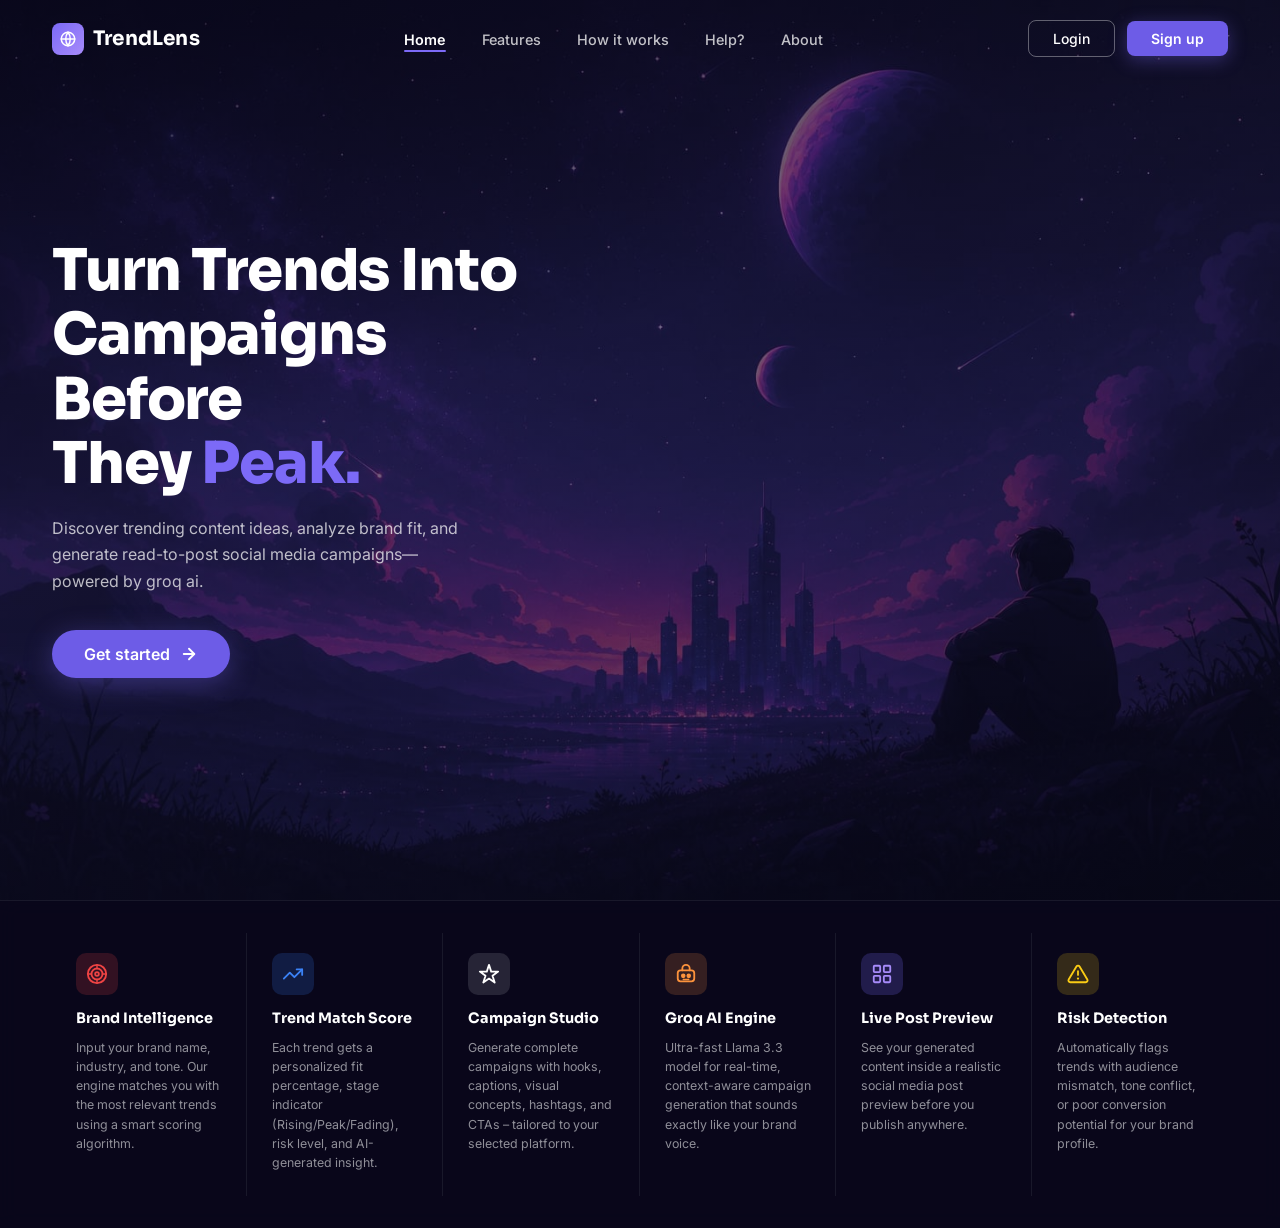
==== commit c7f91883: "Create index.html" ====
--- a/index.html
+++ b/index.html
@@ -3,290 +3,228 @@
 <head>
   <meta charset="UTF-8" />
   <meta name="viewport" content="width=device-width, initial-scale=1.0"/>
-  <title>MarkTrend — Gateway</title>
-  <link href="https://fonts.googleapis.com/css2?family=Inter:wght@300;400;500;600;700&family=Sora:wght@400;600;700&display=swap" rel="stylesheet"/>
+  <title>TrendLens — Turn Trends Into Campaigns</title>
+  <link href="https://fonts.googleapis.com/css2?family=Inter:wght@300;400;500;600;700&family=Sora:wght@400;600;700;800&display=swap" rel="stylesheet"/>
   <style>
     *, *::before, *::after { box-sizing: border-box; margin: 0; padding: 0; }
 
     :root {
-      --lavender:       #b8a9f5;
-      --lavender-dim:   rgba(184,169,245,0.18);
-      --lavender-pill:  rgba(184,169,245,0.82);
+      --purple-accent:  #7c6af7;
+      --purple-light:   #a78bfa;
+      --purple-btn:     #6d5ce7;
+      --purple-glow:    rgba(124,106,247,0.35);
       --gold:           #e8c97a;
       --white:          #ffffff;
-      --muted:          rgba(255,255,255,0.45);
-      --glass-bg:       rgba(26,24,21,0.45);
-      --glass-border:   rgba(255,255,255,0.10);
-      --input-bg:       rgba(255,255,255,0.07);
-      --input-border:   rgba(255,255,255,0.13);
-      --input-focus:    rgba(184,169,245,0.55);
-      --placeholder:    rgba(255,255,255,0.35);
-      --btn-gradient:   linear-gradient(135deg,#b8a9f5 0%,#8b77e8 100%);
+      --muted:          rgba(255,255,255,0.55);
+      --dark-bg:        #07051a;
+      --nav-bg:         rgba(7,5,26,0.72);
+      --card-bg:        rgba(18,15,42,0.72);
+      --card-border:    rgba(255,255,255,0.09);
       --font-display:   'Sora', sans-serif;
       --font-body:      'Inter', sans-serif;
-      --radius-panel:   14px;
-      --radius-input:   10px;
-      --radius-btn:     10px;
     }
 
     html, body {
       height: 100%;
       font-family: var(--font-body);
       -webkit-font-smoothing: antialiased;
-    }
-
-    /* ─── FULL-VIEWPORT BACKGROUND ─── */
-    body {
-      background-image: url('background.jpeg');
+      color: var(--white);
+      background: var(--dark-bg);
+    }
+
+    /* ─── HERO BACKGROUND ─── */
+    .hero-bg {
+      position: relative;
+      min-height: 100vh;
+      background-image: url('image.jpeg');
       background-size: cover;
-      background-position: center;
+      background-position: center top;
       background-repeat: no-repeat;
-      background-attachment: fixed;
-      min-height: 100vh;
       display: flex;
       flex-direction: column;
-    }
-
-    /* Subtle dark veil over the landscape */
-    body::before {
+      overflow: hidden;
+    }
+
+    /* Dark gradient overlay matching the screenshot */
+    .hero-bg::before {
       content: '';
-      position: fixed;
+      position: absolute;
       inset: 0;
       background: linear-gradient(
         160deg,
-        rgba(8,6,18,0.62) 0%,
-        rgba(14,10,30,0.48) 50%,
-        rgba(6,10,20,0.70) 100%
+        rgba(5,3,20,0.78) 0%,
+        rgba(10,7,30,0.55) 40%,
+        rgba(4,3,18,0.72) 100%
       );
-      pointer-events: none;
       z-index: 0;
     }
 
-    /* ─── TOP NAV BAR ─── */
-    header {
+    /* ─── NAVBAR ─── */
+    nav {
       position: relative;
       z-index: 10;
       display: flex;
       align-items: center;
       justify-content: space-between;
-      padding: 22px 36px;
+      padding: 20px 52px;
+      background: transparent;
     }
 
     .brand {
+      display: flex;
+      align-items: center;
+      gap: 9px;
+      text-decoration: none;
+    }
+
+    .brand-icon {
+      width: 32px;
+      height: 32px;
+      background: linear-gradient(135deg, #7c6af7, #a78bfa);
+      border-radius: 8px;
+      display: flex;
+      align-items: center;
+      justify-content: center;
+    }
+    .brand-icon svg { width: 18px; height: 18px; }
+
+    .brand-name {
       font-family: var(--font-display);
-      font-size: 1.35rem;
+      font-size: 1.25rem;
       font-weight: 700;
-      letter-spacing: 0.02em;
-      color: var(--white);
+      color: var(--white);
+      letter-spacing: 0.01em;
+    }
+
+    .nav-links {
+      display: flex;
+      align-items: center;
+      gap: 36px;
+      list-style: none;
+    }
+
+    .nav-links a {
+      font-size: 0.9rem;
+      font-weight: 500;
+      color: rgba(255,255,255,0.75);
       text-decoration: none;
-      display: flex;
-      align-items: center;
-      gap: 7px;
-    }
-    .brand span.mark { color: var(--lavender); }
-    .brand span.trend { color: var(--gold); }
-
-    /* Pill tab switcher */
-    .tab-bar {
+      transition: color 0.2s;
       position: relative;
-      display: flex;
-      align-items: center;
-      background: rgba(255,255,255,0.07);
-      border: 1px solid var(--glass-border);
-      border-radius: 50px;
-      padding: 4px;
-      gap: 0;
-    }
-
-    .tab-bar .tab-pill {
+    }
+    .nav-links a.active {
+      color: var(--white);
+      font-weight: 600;
+    }
+    .nav-links a.active::after {
+      content: '';
       position: absolute;
-      top: 4px;
-      height: calc(100% - 8px);
-      border-radius: 50px;
-      background: var(--lavender-pill);
-      backdrop-filter: blur(6px);
-      transition: left 0.38s cubic-bezier(0.4,0,0.2,1),
-                  width 0.38s cubic-bezier(0.4,0,0.2,1);
-      z-index: 0;
-    }
-
-    .tab-bar button {
-      position: relative;
-      z-index: 1;
-      background: none;
+      bottom: -4px;
+      left: 0; right: 0;
+      height: 2px;
+      border-radius: 2px;
+      background: var(--purple-accent);
+    }
+    .nav-links a:hover { color: var(--white); }
+
+    .nav-actions {
+      display: flex;
+      align-items: center;
+      gap: 12px;
+    }
+
+    .btn-outline {
+      padding: 9px 24px;
+      border: 1.5px solid rgba(255,255,255,0.35);
+      border-radius: 8px;
+      background: transparent;
+      color: var(--white);
+      font-family: var(--font-body);
+      font-size: 0.875rem;
+      font-weight: 500;
+      cursor: pointer;
+      transition: border-color 0.2s, background 0.2s;
+      text-decoration: none;
+    }
+    .btn-outline:hover {
+      border-color: rgba(255,255,255,0.65);
+      background: rgba(255,255,255,0.06);
+    }
+
+    .btn-filled {
+      padding: 9px 24px;
       border: none;
+      border-radius: 8px;
+      background: var(--purple-btn);
+      color: var(--white);
+      font-family: var(--font-body);
+      font-size: 0.875rem;
+      font-weight: 600;
       cursor: pointer;
-      font-family: var(--font-body);
-      font-size: 0.82rem;
-      font-weight: 500;
-      letter-spacing: 0.03em;
-      padding: 7px 22px;
-      border-radius: 50px;
-      color: var(--muted);
-      transition: color 0.25s;
-      white-space: nowrap;
-      user-select: none;
-    }
-    .tab-bar button.active { color: var(--white); font-weight: 600; }
-
-    /* ─── MAIN CONTENT CENTERING ─── */
-    main {
+      transition: opacity 0.2s, transform 0.18s;
+      box-shadow: 0 4px 18px var(--purple-glow);
+      text-decoration: none;
+    }
+    .btn-filled:hover { opacity: 0.88; transform: translateY(-1px); }
+
+    /* ─── HERO CONTENT ─── */
+    .hero-content {
       position: relative;
       z-index: 5;
       flex: 1;
       display: flex;
-      align-items: center;
+      flex-direction: column;
       justify-content: center;
-      padding: 24px 16px 48px;
-    }
-
-    /* ─── GLASS PANEL ─── */
-    .glass-panel {
-      background: var(--glass-bg);
-      backdrop-filter: blur(15px) saturate(1.3);
-      -webkit-backdrop-filter: blur(15px) saturate(1.3);
-      border: 1px solid var(--glass-border);
-      border-radius: var(--radius-panel);
-      width: 100%;
-      max-width: 440px; /* Slightly wider layout to elegantly hold more fields */
-      padding: 36px 32px 32px;
-      box-shadow:
-        0 8px 48px rgba(0,0,0,0.38),
-        0 1.5px 0 rgba(255,255,255,0.06) inset;
-    }
-
-    /* ─── AVATAR ACCENT ─── */
-    .avatar-ring {
-      width: 62px;
-      height: 62px;
-      border-radius: 50%;
-      background: var(--lavender-dim);
-      border: 2px solid rgba(184,169,245,0.45);
-      display: flex;
-      align-items: center;
-      justify-content: center;
-      margin: 0 auto 24px;
-      box-shadow: 0 0 0 6px rgba(184,169,245,0.09);
-    }
-    .avatar-ring svg { width: 28px; height: 28px; }
-
-    /* ─── FORM VIEWS (fade transition) ─── */
-    .form-view {
-      opacity: 0;
-      pointer-events: none;
-      position: absolute;
-      top: 0; left: 0; right: 0;
-      transition: opacity 0.32s ease;
-    }
-    .form-view.active {
-      opacity: 1;
-      pointer-events: auto;
-      position: relative;
-    }
-    .forms-wrapper { position: relative; }
-
-    /* ─── FIELD LABELS ─── */
-    .field { margin-bottom: 16px; }
-    .field label {
-      display: block;
-      font-size: 0.75rem;
+      padding: 0 52px 60px;
+      max-width: 620px;
+    }
+
+    .hero-content h1 {
+      font-family: var(--font-display);
+      font-size: clamp(2.4rem, 5vw, 3.6rem);
+      font-weight: 800;
+      line-height: 1.12;
+      letter-spacing: -0.02em;
+      color: var(--white);
+      margin-bottom: 18px;
+    }
+
+    .hero-content h1 .accent {
+      color: var(--purple-accent);
+    }
+
+    .hero-content p {
+      font-size: 1rem;
+      line-height: 1.65;
+      color: rgba(255,255,255,0.72);
+      max-width: 420px;
+      margin-bottom: 36px;
+      font-weight: 400;
+    }
+
+    .btn-cta {
+      display: inline-flex;
+      align-items: center;
+      gap: 10px;
+      padding: 14px 32px;
+      background: var(--purple-btn);
+      border: none;
+      border-radius: 50px;
+      color: var(--white);
+      font-family: var(--font-body);
+      font-size: 1rem;
       font-weight: 600;
-      letter-spacing: 0.07em;
-      text-transform: uppercase;
-      color: rgba(255,255,255,0.65);
-      margin-bottom: 7px;
-    }
-
-    /* ─── INPUT WRAPPERS ─── */
-    .input-wrap {
-      display: flex;
-      align-items: center;
-      background: var(--input-bg);
-      border: 1px solid var(--input-border);
-      border-radius: var(--radius-input);
-      padding: 0 14px;
-      gap: 10px;
-      transition: border-color 0.22s, box-shadow 0.22s;
-    }
-    .input-wrap:focus-within {
-      border-color: var(--input-focus);
-      box-shadow: 0 0 0 3px rgba(184,169,245,0.13);
-    }
-    .input-wrap svg {
-      flex-shrink: 0;
-      opacity: 0.45;
-      width: 16px; height: 16px;
-    }
-    .input-wrap input, .input-wrap select {
-      flex: 1;
-      background: none;
-      border: none;
-      outline: none;
-      color: var(--white);
-      font-family: var(--font-body);
-      font-size: 0.875rem;
-      padding: 11px 0;
-    }
-    .input-wrap input::placeholder { color: var(--placeholder); }
-    
-    /* Dynamic adjustments for dark dropdown menus across browsers */
-    .input-wrap select {
       cursor: pointer;
-      appearance: none;
-      -webkit-appearance: none;
-    }
-    .input-wrap select option {
-      background: #1a1815;
-      color: var(--white);
-    }
-
-    /* Custom UI calendar color inversion for browser picker modules */
-    .input-wrap input[type="date"]::-webkit-calendar-picker-indicator {
-      filter: invert(1);
-      opacity: 0.5;
-      cursor: pointer;
-    }
-
-    /* ─── PRIMARY ACTION BUTTON ─── */
-    .btn-primary {
-      display: block;
-      width: 100%;
-      padding: 12px;
-      margin-top: 24px;
-      background: var(--btn-gradient);
-      border: none;
-      border-radius: var(--radius-btn);
-      color: #fff;
-      font-family: var(--font-body);
-      font-size: 0.9rem;
-      font-weight: 600;
-      letter-spacing: 0.04em;
-      cursor: pointer;
+      text-decoration: none;
       transition: opacity 0.2s, transform 0.18s;
-      box-shadow: 0 4px 18px rgba(139,119,232,0.35);
-    }
-    .btn-primary:hover { opacity: 0.88; transform: translateY(-1px); }
-    .btn-primary:active { transform: translateY(0); opacity: 1; }
-
-    /* ─── SWITCH LINK ─── */
-    .switch-text {
-      text-align: center;
-      margin-top: 18px;
-      font-size: 0.8rem;
-      color: var(--muted);
-    }
-    .switch-text a {
-      color: var(--lavender);
-      font-weight: 600;
-      text-decoration: none;
-      cursor: pointer;
-      transition: color 0.2s;
-    }
-    .switch-text a:hover { color: #d3c9fa; text-decoration: underline; }
+      box-shadow: 0 6px 28px var(--purple-glow);
+      width: fit-content;
+    }
+    .btn-cta:hover { opacity: 0.88; transform: translateY(-2px); }
+    .btn-cta svg { width: 18px; height: 18px; }
 
     /* ─── STAR PARTICLES ─── */
     .stars {
-      position: fixed;
+      position: absolute;
       inset: 0;
       z-index: 1;
       pointer-events: none;
@@ -304,448 +242,303 @@
       50%      { opacity: var(--peak, 0.7); }
     }
 
-    /* ─── GLASSMORPHISM POPUP MODAL ─── */
-    .popup-overlay {
-      display: none;
-      position: fixed;
-      inset: 0;
-      z-index: 100;
-      background: rgba(0, 0, 0, 0);
-      backdrop-filter: blur(0);
-      -webkit-backdrop-filter: blur(0);
-      transition: background 0.32s ease, backdrop-filter 0.32s ease;
-      animation: fadeInBlur 0.4s ease forwards;
-    }
-    .popup-overlay.active {
+    /* Shooting stars */
+    .shoot {
+      position: absolute;
+      width: 2px;
+      height: 2px;
+      background: #fff;
+      border-radius: 50%;
+      animation: shoot var(--sdur, 5s) linear infinite;
+      opacity: 0;
+    }
+    .shoot::after {
+      content: '';
+      position: absolute;
+      top: 50%;
+      right: 0;
+      transform: translateY(-50%);
+      width: 60px;
+      height: 1px;
+      background: linear-gradient(to left, transparent, rgba(255,255,255,0.6));
+    }
+    @keyframes shoot {
+      0%   { opacity: 0; transform: translate(0,0); }
+      5%   { opacity: 1; }
+      95%  { opacity: 1; }
+      100% { opacity: 0; transform: translate(-200px, 200px); }
+    }
+
+    /* ─── FEATURE CARDS STRIP ─── */
+    .features-strip {
+      position: relative;
+      z-index: 10;
+      background: rgba(10,8,28,0.85);
+      backdrop-filter: blur(10px);
+      border-top: 1px solid rgba(255,255,255,0.07);
+      padding: 32px 52px;
+      display: grid;
+      grid-template-columns: repeat(6, 1fr);
+      gap: 1px;
+    }
+
+    .feature-card {
+      padding: 20px 24px 24px;
+      border-right: 1px solid rgba(255,255,255,0.07);
+      display: flex;
+      flex-direction: column;
+      gap: 10px;
+      transition: background 0.2s;
+    }
+    .feature-card:last-child { border-right: none; }
+    .feature-card:hover { background: rgba(124,106,247,0.06); }
+
+    .feature-icon {
+      width: 42px;
+      height: 42px;
+      border-radius: 10px;
       display: flex;
       align-items: center;
       justify-content: center;
-      background: rgba(0, 0, 0, 0.45);
-      backdrop-filter: blur(8px);
-      -webkit-backdrop-filter: blur(8px);
-    }
-
-    @keyframes fadeInBlur {
-      from { background: rgba(0, 0, 0, 0); backdrop-filter: blur(0); }
-      to { background: rgba(0, 0, 0, 0.45); backdrop-filter: blur(8px); }
-    }
-
-    .popup-modal {
-      background: rgba(26, 24, 21, 0.65);
-      backdrop-filter: blur(20px) saturate(1.4);
-      -webkit-backdrop-filter: blur(20px) saturate(1.4);
-      border: 1px solid rgba(184, 169, 245, 0.25);
-      border-radius: 16px;
-      padding: 32px 28px;
-      width: 90%;
-      max-width: 360px;
-      box-shadow:
-        0 12px 56px rgba(0, 0, 0, 0.48),
-        0 1px 0 rgba(255, 255, 255, 0.08) inset,
-        0 0 0 1px rgba(184, 169, 245, 0.15) inset;
-      animation: popupScaleIn 0.4s cubic-bezier(0.34, 1.56, 0.64, 1) forwards;
-      opacity: 0;
-      transform: scale(0.85);
-    }
-
-    @keyframes popupScaleIn {
-      from { opacity: 0; transform: scale(0.85); }
-      to { opacity: 1; transform: scale(1); }
-    }
-
-    .popup-modal.closing {
-      animation: popupScaleOut 0.32s cubic-bezier(0.36, 0, 0.66, -0.56) forwards;
-    }
-
-    @keyframes popupScaleOut {
-      from { opacity: 1; transform: scale(1); }
-      to { opacity: 0; transform: scale(0.85); }
-    }
-
-    .popup-header {
-      display: flex;
-      justify-content: space-between;
-      align-items: center;
-      margin-bottom: 12px;
-    }
-
-    .popup-title {
+      margin-bottom: 4px;
+      flex-shrink: 0;
+    }
+    .feature-icon svg, .feature-icon img { width: 22px; height: 22px; }
+
+    .fi-red    { background: rgba(239,68,68,0.18); }
+    .fi-blue   { background: rgba(59,130,246,0.18); }
+    .fi-white  { background: rgba(255,255,255,0.12); }
+    .fi-orange { background: rgba(251,146,60,0.18); }
+    .fi-purple { background: rgba(124,106,247,0.22); }
+    .fi-yellow { background: rgba(250,204,21,0.18); }
+
+    .feature-card h3 {
       font-family: var(--font-display);
-      font-size: 1.25rem;
+      font-size: 0.9rem;
       font-weight: 700;
-      color: var(--lavender);
-      letter-spacing: 0.02em;
-    }
-
-    .popup-close {
-      background: none;
-      border: none;
-      color: rgba(255, 255, 255, 0.6);
-      font-size: 1.5rem;
-      cursor: pointer;
-      padding: 0;
-      width: 32px;
-      height: 32px;
-      display: flex;
-      align-items: center;
-      justify-content: center;
-      border-radius: 8px;
-      transition: color 0.2s, background 0.2s;
-    }
-    .popup-close:hover {
-      color: var(--lavender);
-      background: rgba(184, 169, 245, 0.1);
-    }
-
-    .popup-message {
-      font-size: 0.95rem;
-      line-height: 1.5;
-      color: rgba(255, 255, 255, 0.8);
-      text-align: center;
+      color: var(--white);
+      line-height: 1.3;
+    }
+
+    .feature-card p {
+      font-size: 0.775rem;
+      line-height: 1.55;
+      color: rgba(255,255,255,0.55);
+      font-weight: 400;
     }
 
     /* ─── RESPONSIVE ─── */
+    @media (max-width: 1100px) {
+      .features-strip { grid-template-columns: repeat(3, 1fr); }
+      .feature-card:nth-child(3) { border-right: none; }
+      .feature-card:nth-child(4) { border-top: 1px solid rgba(255,255,255,0.07); }
+    }
+
+    @media (max-width: 768px) {
+      nav { padding: 16px 20px; }
+      .nav-links { display: none; }
+      .hero-content { padding: 40px 20px 40px; max-width: 100%; }
+      .features-strip { grid-template-columns: repeat(2, 1fr); padding: 24px 20px; }
+      .feature-card:nth-child(2n) { border-right: none; }
+      .feature-card:nth-child(n+3) { border-top: 1px solid rgba(255,255,255,0.07); }
+    }
+
     @media (max-width: 480px) {
-      header { padding: 18px 20px; }
-      .glass-panel { padding: 28px 20px 24px; }
-      .popup-modal { padding: 24px 20px; max-width: 85%; }
+      .features-strip { grid-template-columns: 1fr; }
+      .feature-card { border-right: none; border-top: 1px solid rgba(255,255,255,0.07); }
+      .feature-card:first-child { border-top: none; }
     }
   </style>
 </head>
 <body>
 
-  <div class="stars" id="stars"></div>
-
-  <header>
-    <a href="index.html" class="brand">
-      <span class="mark">Mark</span><span class="trend">Trend</span>
-    </a>
-
-    <div class="tab-bar" id="tabBar">
-      <div class="tab-pill" id="tabPill"></div>
-      <button id="btnLogin" onclick="switchTo('login')">Login</button>
-      <button id="btnSignup" onclick="switchTo('signup')" class="active">Sign Up</button>
-    </div>
-  </header>
-
-  <main>
-    <div class="glass-panel">
-      <div class="forms-wrapper">
-
-        <div class="form-view active" id="viewSignup">
-          <div class="avatar-ring">
-            <svg viewBox="0 0 24 24" fill="none" stroke="#b8a9f5" stroke-width="1.8" stroke-linecap="round" stroke-linejoin="round">
-              <path d="M20 21v-2a4 4 0 0 0-4-4H8a4 4 0 0 0-4 4v2"/>
-              <circle cx="12" cy="7" r="4"/>
-            </svg>
-          </div>
-
-          <div class="field">
-            <label for="su-name">Name</label>
-            <div class="input-wrap">
-              <svg viewBox="0 0 24 24" fill="none" stroke="#fff" stroke-width="1.8" stroke-linecap="round" stroke-linejoin="round">
-                <path d="M20 21v-2a4 4 0 0 0-4-4H8a4 4 0 0 0-4 4v2"/>
-                <circle cx="12" cy="7" r="4"/>
-              </svg>
-              <input id="su-name" type="text" placeholder="Enter your full name" />
-            </div>
-          </div>
-
-          <div class="field">
-            <label for="su-dob">Date of Birth</label>
-            <div class="input-wrap">
-              <svg viewBox="0 0 24 24" fill="none" stroke="#fff" stroke-width="1.8" stroke-linecap="round" stroke-linejoin="round">
-                <rect x="3" y="4" width="18" height="18" rx="2" ry="2"/>
-                <line x1="16" y1="2" x2="16" y2="6"/>
-                <line x1="8" y1="2" x2="8" y2="6"/>
-                <line x1="3" y1="10" x2="21" y2="10"/>
-              </svg>
-              <input id="su-dob" type="date" />
-            </div>
-          </div>
-
-          <div class="field">
-            <label for="su-gender">Gender</label>
-            <div class="input-wrap">
-              <svg viewBox="0 0 24 24" fill="none" stroke="#fff" stroke-width="1.8" stroke-linecap="round" stroke-linejoin="round">
-                <circle cx="12" cy="12" r="10"/>
-                <path d="M12 2a15.3 15.3 0 0 1 4 10 15.3 15.3 0 0 1-4 10 15.3 15.3 0 0 1-4-10 15.3 15.3 0 0 1 4-10z"/>
-                <path d="M2 12h20"/>
-              </svg>
-              <select id="su-gender">
-                <option value="" disabled selected>Select your gender</option>
-                <option value="Male">Male</option>
-                <option value="Female">Female</option>
-                <option value="Non-binary">Non-binary</option>
-                <option value="Prefer not to say">Prefer not to say</option>
-              </select>
-            </div>
-          </div>
-
-          <div class="field">
-            <label for="su-email">Email ID</label>
-            <div class="input-wrap">
-              <svg viewBox="0 0 24 24" fill="none" stroke="#fff" stroke-width="1.8" stroke-linecap="round" stroke-linejoin="round">
-                <rect x="2" y="4" width="20" height="16" rx="2"/>
-                <path d="m2 7 10 7 10-7"/>
-              </svg>
-              <input id="su-email" type="email" placeholder="Enter your email address" autocomplete="email"/>
-            </div>
-          </div>
-
-          <div class="field">
-            <label for="su-business">Business</label>
-            <div class="input-wrap">
-              <svg viewBox="0 0 24 24" fill="none" stroke="#fff" stroke-width="1.8" stroke-linecap="round" stroke-linejoin="round">
-                <rect x="2" y="7" width="20" height="14" rx="2" ry="2"/>
-                <path d="M16 21V5a2 2 0 0 0-2-2h-4a2 2 0 0 0-2 2v16"/>
-              </svg>
-              <input id="su-business" type="text" placeholder="Company or niche area" />
-            </div>
-          </div>
-
-          <div class="field">
-            <label for="su-location">Location</label>
-            <div class="input-wrap">
-              <svg viewBox="0 0 24 24" fill="none" stroke="#fff" stroke-width="1.8" stroke-linecap="round" stroke-linejoin="round">
-                <path d="M21 10c0 7-9 13-9 13s-9-6-9-13a9 9 0 0 1 18 0z"/>
-                <circle cx="12" cy="10" r="3"/>
-              </svg>
-              <input id="su-location" type="text" placeholder="City, Country" />
-            </div>
-          </div>
-
-          <div class="field">
-            <label for="su-username">Username</label>
-            <div class="input-wrap">
-              <svg viewBox="0 0 24 24" fill="none" stroke="#fff" stroke-width="1.8" stroke-linecap="round" stroke-linejoin="round">
-                <circle cx="12" cy="12" r="4"/>
-                <path d="M16 8v5a3 3 0 0 0 6 0v-1a10 10 0 1 0-3.92 7.94"/>
-              </svg>
-              <input id="su-username" type="text" placeholder="Create unique username" autocomplete="username"/>
-            </div>
-          </div>
-
-          <div class="field">
-            <label for="su-password">Password</label>
-            <div class="input-wrap">
-              <svg viewBox="0 0 24 24" fill="none" stroke="#fff" stroke-width="1.8" stroke-linecap="round" stroke-linejoin="round">
-                <rect x="3" y="11" width="18" height="11" rx="2"/>
-                <path d="M7 11V7a5 5 0 0 1 10 0v4"/>
-              </svg>
-              <input id="su-password" type="password" placeholder="Create strong password" autocomplete="new-password"/>
-            </div>
-          </div>
-
-          <button class="btn-primary" onclick="validateSignup()">Sign Up</button>
-
-          <p class="switch-text">
-            Already have an account? <a onclick="switchTo('login')">Log in</a>
-          </p>
+  <div class="hero-bg">
+
+    <!-- Star particles -->
+    <div class="stars" id="stars"></div>
+
+    <!-- ─── NAVBAR ─── -->
+    <nav>
+      <a href="index.html" class="brand">
+        <div class="brand-icon">
+          <!-- Orbit / lens icon -->
+          <svg viewBox="0 0 24 24" fill="none" stroke="#fff" stroke-width="2" stroke-linecap="round" stroke-linejoin="round">
+            <circle cx="12" cy="12" r="9"/>
+            <path d="M12 3 C16 8 16 16 12 21"/>
+            <path d="M12 3 C8 8 8 16 12 21"/>
+            <line x1="3" y1="12" x2="21" y2="12"/>
+          </svg>
         </div>
-
-        <div class="form-view" id="viewLogin">
-          <div class="avatar-ring">
-            <svg viewBox="0 0 24 24" fill="none" stroke="#b8a9f5" stroke-width="1.8" stroke-linecap="round" stroke-linejoin="round">
-              <path d="M20 21v-2a4 4 0 0 0-4-4H8a4 4 0 0 0-4 4v2"/>
-              <circle cx="12" cy="7" r="4"/>
-            </svg>
-          </div>
-
-          <div class="field">
-            <label for="li-username">Username</label>
-            <div class="input-wrap">
-              <svg viewBox="0 0 24 24" fill="none" stroke="#fff" stroke-width="1.8" stroke-linecap="round" stroke-linejoin="round">
-                <path d="M20 21v-2a4 4 0 0 0-4-4H8a4 4 0 0 0-4 4v2"/>
-                <circle cx="12" cy="7" r="4"/>
-              </svg>
-              <input id="li-username" type="text" placeholder="Enter your username" autocomplete="username"/>
-            </div>
-          </div>
-
-          <div class="field">
-            <label for="li-password">Password</label>
-            <div class="input-wrap">
-              <svg viewBox="0 0 24 24" fill="none" stroke="#fff" stroke-width="1.8" stroke-linecap="round" stroke-linejoin="round">
-                <rect x="3" y="11" width="18" height="11" rx="2"/>
-                <path d="M7 11V7a5 5 0 0 1 10 0v4"/>
-              </svg>
-              <input id="li-password" type="password" placeholder="Enter your password" autocomplete="current-password"/>
-            </div>
-          </div>
-
-          <button class="btn-primary" onclick="validateLogin()">Login</button>
-
-          <p class="switch-text">
-            Not registered yet? <a onclick="switchTo('signup')">Sign up</a>
-          </p>
-        </div>
-
-      </div></div></main>
-
-  <div class="popup-overlay" id="popupOverlay">
-    <div class="popup-modal" id="popupModal">
-      <div class="popup-header">
-        <h2 class="popup-title" id="popupTitle">Alert</h2>
-        <button class="popup-close" id="popupClose" onclick="closePopup()">&times;</button>
-      </div>
-      <p class="popup-message" id="popupMessage">Message goes here.</p>
-    </div>
-  </div>
+        <span class="brand-name">TrendLens</span>
+      </a>
+
+      <ul class="nav-links">
+        <li><a href="#" class="active">Home</a></li>
+        <li><a href="#features">Features</a></li>
+        <li><a href="#how-it-works">How it works</a></li>
+        <li><a href="#help">Help?</a></li>
+        <li><a href="#about">About</a></li>
+      </ul>
+
+      <div class="nav-actions">
+        <a href="login.html?view=login" class="btn-outline">Login</a>
+        
+        <a href="login.html" class="btn-filled">Sign up</a>
+      </div>
+    </nav>
+
+    <!-- ─── HERO COPY ─── -->
+    <div class="hero-content">
+      <h1>
+        Turn Trends Into<br>
+        Campaigns Before<br>
+        They <span class="accent">Peak.</span>
+      </h1>
+      <p>
+        Discover trending content ideas, analyze brand fit,
+        and generate read-to-post social media
+        campaigns&mdash; powered by groq ai.
+      </p>
+      <a href="login.html" class="btn-cta">
+        Get started
+        <svg viewBox="0 0 24 24" fill="none" stroke="currentColor" stroke-width="2.5" stroke-linecap="round" stroke-linejoin="round">
+          <line x1="5" y1="12" x2="19" y2="12"/>
+          <polyline points="12 5 19 12 12 19"/>
+        </svg>
+      </a>
+    </div>
+
+  </div><!-- /hero-bg -->
+
+  <!-- ─── FEATURE CARDS STRIP ─── -->
+  <section class="features-strip" id="features">
+
+    <div class="feature-card">
+      <div class="feature-icon fi-red">
+        <!-- Target / brand icon -->
+        <svg viewBox="0 0 24 24" fill="none" stroke="#ef4444" stroke-width="2" stroke-linecap="round" stroke-linejoin="round">
+          <circle cx="12" cy="12" r="10"/>
+          <circle cx="12" cy="12" r="6"/>
+          <circle cx="12" cy="12" r="2"/>
+          <path d="M12 2v4M12 18v4M2 12h4M18 12h4" stroke-width="1.5"/>
+        </svg>
+      </div>
+      <h3>Brand Intelligence</h3>
+      <p>Input your brand name, industry, and tone. Our engine matches you with the most relevant trends using a smart scoring algorithm.</p>
+    </div>
+
+    <div class="feature-card">
+      <div class="feature-icon fi-blue">
+        <!-- Trend chart icon -->
+        <svg viewBox="0 0 24 24" fill="none" stroke="#3b82f6" stroke-width="2" stroke-linecap="round" stroke-linejoin="round">
+          <polyline points="22 7 13.5 15.5 8.5 10.5 2 17"/>
+          <polyline points="16 7 22 7 22 13"/>
+        </svg>
+      </div>
+      <h3>Trend Match Score</h3>
+      <p>Each trend gets a personalized fit percentage, stage indicator (Rising/Peak/Fading), risk level, and AI-generated insight.</p>
+    </div>
+
+    <div class="feature-card">
+      <div class="feature-icon fi-white">
+        <!-- Sparkle / studio icon -->
+        <svg viewBox="0 0 24 24" fill="none" stroke="#ffffff" stroke-width="2" stroke-linecap="round" stroke-linejoin="round">
+          <path d="M12 2l2.4 7.4H22l-6.2 4.5 2.4 7.4L12 17l-6.2 4.3 2.4-7.4L2 9.4h7.6z"/>
+        </svg>
+      </div>
+      <h3>Campaign Studio</h3>
+      <p>Generate complete campaigns with hooks, captions, visual concepts, hashtags, and CTAs – tailored to your selected platform.</p>
+    </div>
+
+    <div class="feature-card">
+      <div class="feature-icon fi-orange">
+        <!-- Bot / AI icon -->
+        <svg viewBox="0 0 24 24" fill="none" stroke="#fb923c" stroke-width="2" stroke-linecap="round" stroke-linejoin="round">
+          <rect x="3" y="8" width="18" height="12" rx="3"/>
+          <path d="M8 8V6a4 4 0 0 1 8 0v2"/>
+          <circle cx="9" cy="14" r="1.5" fill="#fb923c"/>
+          <circle cx="15" cy="14" r="1.5" fill="#fb923c"/>
+          <path d="M9 18h6" stroke-width="1.5"/>
+        </svg>
+      </div>
+      <h3>Groq AI Engine</h3>
+      <p>Ultra-fast Llama 3.3 model for real-time, context-aware campaign generation that sounds exactly like your brand voice.</p>
+    </div>
+
+    <div class="feature-card">
+      <div class="feature-icon fi-purple">
+        <!-- Grid / preview icon -->
+        <svg viewBox="0 0 24 24" fill="none" stroke="#a78bfa" stroke-width="2" stroke-linecap="round" stroke-linejoin="round">
+          <rect x="3" y="3" width="7" height="7" rx="1"/>
+          <rect x="14" y="3" width="7" height="7" rx="1"/>
+          <rect x="3" y="14" width="7" height="7" rx="1"/>
+          <rect x="14" y="14" width="7" height="7" rx="1"/>
+        </svg>
+      </div>
+      <h3>Live Post Preview</h3>
+      <p>See your generated content inside a realistic social media post preview before you publish anywhere.</p>
+    </div>
+
+    <div class="feature-card">
+      <div class="feature-icon fi-yellow">
+        <!-- Warning / risk icon -->
+        <svg viewBox="0 0 24 24" fill="none" stroke="#facc15" stroke-width="2" stroke-linecap="round" stroke-linejoin="round">
+          <path d="M10.29 3.86L1.82 18a2 2 0 0 0 1.71 3h16.94a2 2 0 0 0 1.71-3L13.71 3.86a2 2 0 0 0-3.42 0z"/>
+          <line x1="12" y1="9" x2="12" y2="13"/>
+          <line x1="12" y1="17" x2="12.01" y2="17" stroke-width="2.5"/>
+        </svg>
+      </div>
+      <h3>Risk Detection</h3>
+      <p>Automatically flags trends with audience mismatch, tone conflict, or poor conversion potential for your brand profile.</p>
+    </div>
+
+  </section>
 
   <script>
     /* ─── STAR PARTICLE GENERATOR ─── */
     (function() {
       const container = document.getElementById('stars');
-      for (let i = 0; i < 55; i++) {
+
+      // Static twinkling stars
+      for (let i = 0; i < 70; i++) {
         const s = document.createElement('div');
         s.className = 'star';
-        const size = Math.random() * 2.2 + 0.6;
+        const size = Math.random() * 2.4 + 0.5;
         s.style.cssText = `
           width:${size}px; height:${size}px;
           left:${Math.random()*100}%;
           top:${Math.random()*100}%;
-          --dur:${(Math.random()*4+2).toFixed(1)}s;
-          --peak:${(Math.random()*0.6+0.2).toFixed(2)};
-          animation-delay:${(Math.random()*5).toFixed(1)}s;
+          --dur:${(Math.random()*5+2).toFixed(1)}s;
+          --peak:${(Math.random()*0.55+0.15).toFixed(2)};
+          animation-delay:${(Math.random()*6).toFixed(1)}s;
         `;
         container.appendChild(s);
       }
+
+      // Shooting stars
+      for (let i = 0; i < 3; i++) {
+        const sh = document.createElement('div');
+        sh.className = 'shoot';
+        sh.style.cssText = `
+          left:${40+Math.random()*50}%;
+          top:${5+Math.random()*30}%;
+          --sdur:${(Math.random()*8+6).toFixed(1)}s;
+          animation-delay:${(Math.random()*10).toFixed(1)}s;
+        `;
+        container.appendChild(sh);
+      }
     })();
 
-    /* ─── TAB PILL POSITIONING ─── */
-    const tabBar   = document.getElementById('tabBar');
-    const pill     = document.getElementById('tabPill');
-    const btnLogin  = document.getElementById('btnLogin');
-    const btnSignup = document.getElementById('btnSignup');
-
-    function positionPill(btn) {
-      const barRect = tabBar.getBoundingClientRect();
-      const btnRect = btn.getBoundingClientRect();
-      pill.style.left  = (btnRect.left - barRect.left) + 'px';
-      pill.style.width = btnRect.width + 'px';
-    }
-
-    /* ─── STATE SWITCH ─── */
-    let currentState = 'signup';
-
-    function switchTo(state) {
-      if (state === currentState) return;
-      currentState = state;
-
-      const viewSignup = document.getElementById('viewSignup');
-      const viewLogin  = document.getElementById('viewLogin');
-
-      if (state === 'login') {
-        viewSignup.classList.remove('active');
-        viewLogin.classList.add('active');
-        btnLogin.classList.add('active');
-        btnSignup.classList.remove('active');
-        positionPill(btnLogin);
-      } else {
-        viewLogin.classList.remove('active');
-        viewSignup.classList.add('active');
-        btnSignup.classList.add('active');
-        btnLogin.classList.remove('active');
-        positionPill(btnSignup);
-      }
-    }
-
-    /* ─── POPUP FUNCTIONS ─── */
-    const popupOverlay = document.getElementById('popupOverlay');
-    const popupModal = document.getElementById('popupModal');
-    const popupTitle = document.getElementById('popupTitle');
-    const popupMessage = document.getElementById('popupMessage');
-
-    function showPopup(title, message) {
-      popupTitle.textContent = title;
-      popupMessage.textContent = message;
-      popupOverlay.classList.add('active');
-      popupModal.classList.remove('closing');
-      document.body.style.overflow = 'hidden';
-    }
-
-    function closePopup() {
-      popupModal.classList.add('closing');
-      setTimeout(() => {
-        popupOverlay.classList.remove('active');
-        document.body.style.overflow = 'auto';
-      }, 320);
-    }
-
-    popupOverlay.addEventListener('click', (e) => {
-      if (e.target === popupOverlay) {
-        closePopup();
-      }
-    });
-
-    document.addEventListener('keydown', (e) => {
-      if (e.key === 'Escape' && popupOverlay.classList.contains('active')) {
-        closePopup();
-      }
-    });
-
-    /* ─── VALIDATION FUNCTIONS ─── */
-
-    function isValidEmail(email) {
-      const emailRegex = /^[^\s@]+@[^\s@]+\.[^\s@]+$/;
-      return emailRegex.test(email);
-    }
-
-    function isValidPassword(password) {
-      return password.length >= 8;
-    }
-
-    // Updated Sign Up validation reflecting ordered sequencing parameters
-    function validateSignup() {
-      const name = document.getElementById('su-name').value.trim();
-      const dob = document.getElementById('su-dob').value;
-      const gender = document.getElementById('su-gender').value;
-      const email = document.getElementById('su-email').value.trim();
-      const business = document.getElementById('su-business').value.trim();
-      const location = document.getElementById('su-location').value.trim();
-      const username = document.getElementById('su-username').value.trim();
-      const password = document.getElementById('su-password').value;
-
-      // Check all explicit contextual profile fields filled out
-      if (!name || !dob || !gender || !email || !business || !location || !username || !password) {
-        showPopup('Insufficient Details', 'Please fill in all required operational workspace profile setup fields before continuing.');
-        return;
-      }
-
-      // Validate email format
-      if (!isValidEmail(email)) {
-        showPopup('Invalid Email', 'Please enter a valid global system email address layout target.');
-        return;
-      }
-
-      // Validate password length
-      if (!isValidPassword(password)) {
-        showPopup('Weak Password', 'Your authentication profile structural security key password must contain at least 8 characters.');
-        return;
-      }
-
-      // All variables correct - transition profile settings over to main dashboard system workspace
-      window.location.href = 'main.html';
-    }
-
-    // Login validation
-    function validateLogin() {
-      const username = document.getElementById('li-username').value.trim();
-      const password = document.getElementById('li-password').value;
-
-      if (!username || !password) {
-        showPopup('Insufficient Details', 'Please fill in all required fields before continuing.');
-        return;
-      }
-
-      window.location.href = 'main.html';
-    }
-
-    /* ─── INIT PILL POSITION after layout ─── */
-    window.addEventListener('load', () => positionPill(btnSignup));
-    window.addEventListener('resize', () => {
-      positionPill(currentState === 'login' ? btnLogin : btnSignup);
+    /* ─── NAV: Navigation links ─── */
+    // Navigate to main app page
+    // No special handling needed as main.html handles the app logic
+
+    /* ─── SMOOTH SCROLL for anchor links ─── */
+    document.querySelectorAll('a[href^="#"]').forEach(a => {
+      a.addEventListener('click', e => {
+        const target = document.querySelector(a.getAttribute('href'));
+        if (target) { e.preventDefault(); target.scrollIntoView({ behavior: 'smooth' }); }
+      });
     });
   </script>
 </body>
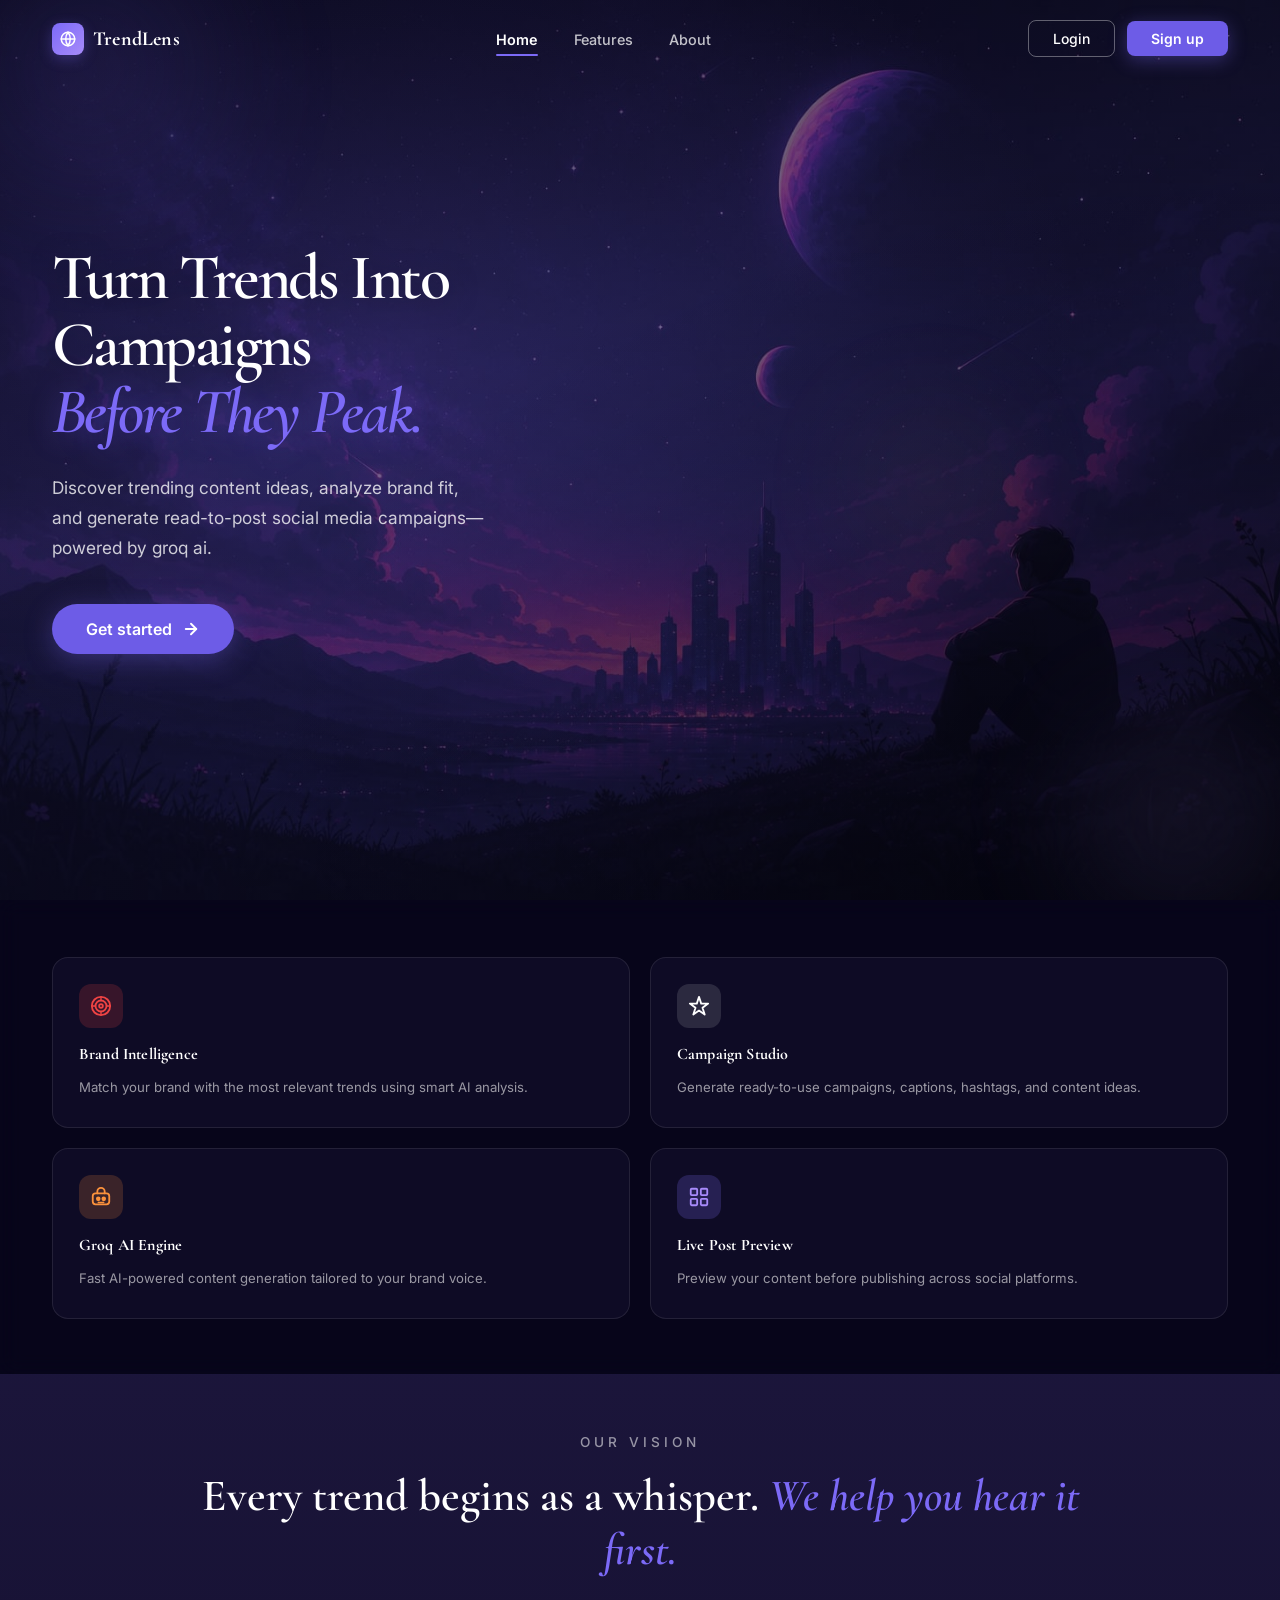
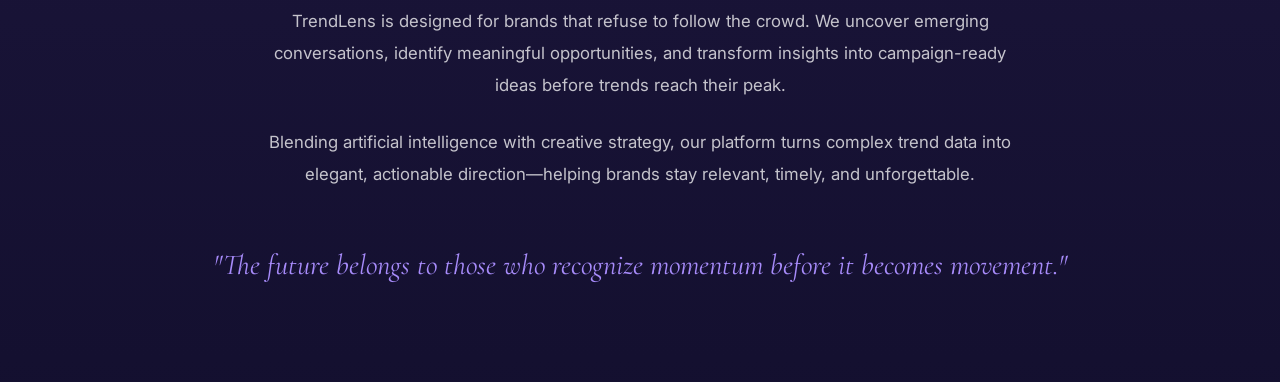
==== commit a7dd7414: "Update index.html" ====
--- a/index.html
+++ b/index.html
@@ -4,8 +4,7 @@
   <meta charset="UTF-8" />
   <meta name="viewport" content="width=device-width, initial-scale=1.0"/>
   <title>TrendLens — Turn Trends Into Campaigns</title>
-  <link href="https://fonts.googleapis.com/css2?family=Inter:wght@300;400;500;600;700&family=Sora:wght@400;600;700;800&display=swap" rel="stylesheet"/>
-  <style>
+  <link href="https://fonts.googleapis.com/css2?family=Cormorant+Garamond:wght@500;600;700&family=Inter:wght@300;400;500;600;700&display=swap" rel="stylesheet">  <style>
     *, *::before, *::after { box-sizing: border-box; margin: 0; padding: 0; }
 
     :root {
@@ -20,8 +19,13 @@
       --nav-bg:         rgba(7,5,26,0.72);
       --card-bg:        rgba(18,15,42,0.72);
       --card-border:    rgba(255,255,255,0.09);
-      --font-display:   'Sora', sans-serif;
+      --font-display:   'Cormorant Garamond', serif;
       --font-body:      'Inter', sans-serif;
+      --ease-premium:   cubic-bezier(0.16, 1, 0.3, 1);
+    }
+
+    html {
+      scroll-behavior: smooth;
     }
 
     html, body {
@@ -30,6 +34,10 @@
       -webkit-font-smoothing: antialiased;
       color: var(--white);
       background: var(--dark-bg);
+    }
+
+    section[id] {
+      scroll-margin-top: 84px;
     }
 
     /* ─── HERO BACKGROUND ─── */
@@ -45,7 +53,6 @@
       overflow: hidden;
     }
 
-    /* Dark gradient overlay matching the screenshot */
     .hero-bg::before {
       content: '';
       position: absolute;
@@ -59,6 +66,17 @@
       z-index: 0;
     }
 
+    /* subtle vignette for depth */
+    .hero-bg::after {
+      content: '';
+      position: absolute;
+      inset: 0;
+      background: radial-gradient(ellipse at 30% 35%, rgba(124,106,247,0.16) 0%, transparent 55%),
+                  radial-gradient(ellipse at 100% 100%, rgba(0,0,0,0.45) 0%, transparent 60%);
+      z-index: 0;
+      pointer-events: none;
+    }
+
     /* ─── NAVBAR ─── */
     nav {
       position: relative;
@@ -68,6 +86,15 @@
       justify-content: space-between;
       padding: 20px 52px;
       background: transparent;
+      transition: background 0.35s var(--ease-premium), backdrop-filter 0.35s var(--ease-premium), border-color 0.35s var(--ease-premium), padding 0.35s var(--ease-premium);
+      border-bottom: 1px solid transparent;
+    }
+
+    nav.scrolled {
+      background: var(--nav-bg);
+      backdrop-filter: blur(14px);
+      border-bottom-color: rgba(255,255,255,0.07);
+      padding: 14px 52px;
     }
 
     .brand {
@@ -75,7 +102,9 @@
       align-items: center;
       gap: 9px;
       text-decoration: none;
-    }
+      transition: opacity 0.2s var(--ease-premium);
+    }
+    .brand:hover { opacity: 0.85; }
 
     .brand-icon {
       width: 32px;
@@ -85,6 +114,12 @@
       display: flex;
       align-items: center;
       justify-content: center;
+      box-shadow: 0 4px 14px rgba(124,106,247,0.3);
+      transition: box-shadow 0.3s var(--ease-premium), transform 0.3s var(--ease-premium);
+    }
+    .brand:hover .brand-icon {
+      box-shadow: 0 6px 20px rgba(124,106,247,0.45);
+      transform: scale(1.05);
     }
     .brand-icon svg { width: 18px; height: 18px; }
 
@@ -108,14 +143,11 @@
       font-weight: 500;
       color: rgba(255,255,255,0.75);
       text-decoration: none;
-      transition: color 0.2s;
+      transition: color 0.25s var(--ease-premium);
       position: relative;
-    }
-    .nav-links a.active {
-      color: var(--white);
-      font-weight: 600;
-    }
-    .nav-links a.active::after {
+      padding-bottom: 4px;
+    }
+    .nav-links a::after {
       content: '';
       position: absolute;
       bottom: -4px;
@@ -123,8 +155,19 @@
       height: 2px;
       border-radius: 2px;
       background: var(--purple-accent);
+      transform: scaleX(0);
+      transform-origin: center;
+      transition: transform 0.35s var(--ease-premium);
+    }
+    .nav-links a.active {
+      color: var(--white);
+      font-weight: 600;
+    }
+    .nav-links a.active::after {
+      transform: scaleX(1);
     }
     .nav-links a:hover { color: var(--white); }
+    .nav-links a:hover::after { transform: scaleX(1); }
 
     .nav-actions {
       display: flex;
@@ -142,12 +185,15 @@
       font-size: 0.875rem;
       font-weight: 500;
       cursor: pointer;
-      transition: border-color 0.2s, background 0.2s;
+      transition: border-color 0.25s var(--ease-premium), background 0.25s var(--ease-premium), transform 0.25s var(--ease-premium);
       text-decoration: none;
+      display: inline-block;
+      will-change: transform;
     }
     .btn-outline:hover {
       border-color: rgba(255,255,255,0.65);
       background: rgba(255,255,255,0.06);
+      transform: translateY(-1px);
     }
 
     .btn-filled {
@@ -160,11 +206,17 @@
       font-size: 0.875rem;
       font-weight: 600;
       cursor: pointer;
-      transition: opacity 0.2s, transform 0.18s;
+      transition: opacity 0.25s var(--ease-premium), transform 0.25s var(--ease-premium), box-shadow 0.25s var(--ease-premium);
       box-shadow: 0 4px 18px var(--purple-glow);
       text-decoration: none;
-    }
-    .btn-filled:hover { opacity: 0.88; transform: translateY(-1px); }
+      display: inline-block;
+      will-change: transform;
+    }
+    .btn-filled:hover {
+      opacity: 0.92;
+      transform: translateY(-2px);
+      box-shadow: 0 8px 26px var(--purple-glow);
+    }
 
     /* ─── HERO CONTENT ─── */
     .hero-content {
@@ -174,30 +226,34 @@
       display: flex;
       flex-direction: column;
       justify-content: center;
-      padding: 0 52px 60px;
-      max-width: 620px;
+      padding: 0 52px 80px;
+      max-width: 640px;
     }
 
     .hero-content h1 {
-      font-family: var(--font-display);
-      font-size: clamp(2.4rem, 5vw, 3.6rem);
-      font-weight: 800;
-      line-height: 1.12;
-      letter-spacing: -0.02em;
-      color: var(--white);
-      margin-bottom: 18px;
+     font-family: var(--font-display);
+     font-size: clamp(2.8rem, 5vw, 4.6rem);
+     font-weight: 600;
+     line-height: 1.05;
+     letter-spacing: -0.04em;
+     color: var(--white);
+     margin-bottom: 28px;
+     text-shadow: 0 4px 30px rgba(0,0,0,0.35);
     }
 
     .hero-content h1 .accent {
-      color: var(--purple-accent);
+     color: var(--purple-accent);
+     font-style: italic;
+     text-shadow: 0 4px 30px rgba(124,106,247,0.4);
     }
 
     .hero-content p {
-      font-size: 1rem;
-      line-height: 1.65;
-      color: rgba(255,255,255,0.72);
-      max-width: 420px;
-      margin-bottom: 36px;
+      font-family: var(--font-body);
+      font-size: 1.08rem;
+      line-height: 1.75;
+      color: rgba(255,255,255,0.78);
+      max-width: 440px;
+      margin-bottom: 40px;
       font-weight: 400;
     }
 
@@ -205,7 +261,7 @@
       display: inline-flex;
       align-items: center;
       gap: 10px;
-      padding: 14px 32px;
+      padding: 15px 34px;
       background: var(--purple-btn);
       border: none;
       border-radius: 50px;
@@ -215,12 +271,37 @@
       font-weight: 600;
       cursor: pointer;
       text-decoration: none;
-      transition: opacity 0.2s, transform 0.18s;
+      transition: opacity 0.3s var(--ease-premium), transform 0.3s var(--ease-premium), box-shadow 0.3s var(--ease-premium);
       box-shadow: 0 6px 28px var(--purple-glow);
       width: fit-content;
-    }
-    .btn-cta:hover { opacity: 0.88; transform: translateY(-2px); }
-    .btn-cta svg { width: 18px; height: 18px; }
+      will-change: transform;
+    }
+    .btn-cta:hover {
+      opacity: 0.92;
+      transform: translateY(-3px);
+      box-shadow: 0 12px 38px rgba(124,106,247,0.5);
+    }
+    .btn-cta svg {
+      width: 18px; height: 18px;
+      transition: transform 0.3s var(--ease-premium);
+    }
+    .btn-cta:hover svg {
+      transform: translateX(3px);
+    }
+
+    /* ─── Hero load-in animations ─── */
+    .reveal-up {
+      opacity: 0;
+      transform: translateY(22px);
+      animation: revealUp 0.9s var(--ease-premium) forwards;
+      will-change: transform, opacity;
+    }
+    @keyframes revealUp {
+      to { opacity: 1; transform: translateY(0); }
+    }
+    .hero-content h1   { animation-delay: 0.1s; }
+    .hero-content p    { animation-delay: 0.32s; }
+    .hero-content .btn-cta { animation-delay: 0.52s; }
 
     /* ─── STAR PARTICLES ─── */
     .stars {
@@ -236,13 +317,13 @@
       background: #fff;
       animation: twinkle var(--dur, 3s) ease-in-out infinite;
       opacity: 0;
+      will-change: opacity;
     }
     @keyframes twinkle {
       0%,100% { opacity: 0; }
       50%      { opacity: var(--peak, 0.7); }
     }
 
-    /* Shooting stars */
     .shoot {
       position: absolute;
       width: 2px;
@@ -251,6 +332,7 @@
       border-radius: 50%;
       animation: shoot var(--sdur, 5s) linear infinite;
       opacity: 0;
+      will-change: transform, opacity;
     }
     .shoot::after {
       content: '';
@@ -269,39 +351,105 @@
       100% { opacity: 0; transform: translate(-200px, 200px); }
     }
 
+    /* ─── AMBIENT FLOATING ORBS ─── */
+    .ambient-orb {
+      position: absolute;
+      border-radius: 50%;
+      filter: blur(60px);
+      pointer-events: none;
+      z-index: 1;
+      opacity: 0.35;
+      will-change: transform;
+    }
+    .orb-1 {
+      width: 380px; height: 380px;
+      background: radial-gradient(circle, rgba(124,106,247,0.5), transparent 70%);
+      top: -120px; left: -100px;
+      animation: floatOrb1 22s ease-in-out infinite;
+    }
+    .orb-2 {
+      width: 320px; height: 320px;
+      background: radial-gradient(circle, rgba(167,139,250,0.4), transparent 70%);
+      bottom: -80px; right: -60px;
+      animation: floatOrb2 26s ease-in-out infinite;
+    }
+    .orb-3 {
+      width: 240px; height: 240px;
+      background: radial-gradient(circle, rgba(232,201,122,0.22), transparent 70%);
+      top: 40%; right: 18%;
+      animation: floatOrb3 30s ease-in-out infinite;
+    }
+
+    @keyframes floatOrb1 {
+      0%, 100% { transform: translate(0, 0); }
+      50%      { transform: translate(40px, 50px); }
+    }
+    @keyframes floatOrb2 {
+      0%, 100% { transform: translate(0, 0); }
+      50%      { transform: translate(-50px, -30px); }
+    }
+    @keyframes floatOrb3 {
+      0%, 100% { transform: translate(0, 0) scale(1); }
+      50%      { transform: translate(-30px, 25px) scale(1.08); }
+    }
+
+    @media (prefers-reduced-motion: reduce) {
+      .ambient-orb, .star, .shoot, .reveal-up, .scroll-reveal {
+        animation: none !important;
+        opacity: 1 !important;
+        transform: none !important;
+      }
+      html { scroll-behavior: auto; }
+    }
+
     /* ─── FEATURE CARDS STRIP ─── */
     .features-strip {
       position: relative;
       z-index: 10;
-      background: rgba(10,8,28,0.85);
+      background: linear-gradient(
+    180deg,
+    rgba(24,20,52,0.88),
+    rgba(18,15,42,0.92)
+  );
       backdrop-filter: blur(10px);
       border-top: 1px solid rgba(255,255,255,0.07);
-      padding: 32px 52px;
+      padding: 56px 52px;
       display: grid;
-      grid-template-columns: repeat(6, 1fr);
-      gap: 1px;
+      grid-template-columns: repeat(2, 1fr);
+      gap: 20px;
     }
 
     .feature-card {
-      padding: 20px 24px 24px;
-      border-right: 1px solid rgba(255,255,255,0.07);
+      padding: 26px 26px 28px;
+      border-radius: 16px;
+      background: var(--card-bg);
+      border: 1px solid var(--card-border);
       display: flex;
       flex-direction: column;
-      gap: 10px;
-      transition: background 0.2s;
-    }
-    .feature-card:last-child { border-right: none; }
-    .feature-card:hover { background: rgba(124,106,247,0.06); }
+      gap: 12px;
+      transition: background 0.4s var(--ease-premium), transform 0.4s var(--ease-premium), box-shadow 0.4s var(--ease-premium), border-color 0.4s var(--ease-premium);
+      will-change: transform;
+    }
+    .feature-card:hover {
+      background: rgba(124,106,247,0.09);
+      border-color: rgba(124,106,247,0.35);
+      transform: translateY(-8px) scale(1.015);
+      box-shadow: 0 20px 48px rgba(124,106,247,0.25), 0 6px 18px rgba(0,0,0,0.35);
+    }
 
     .feature-icon {
-      width: 42px;
-      height: 42px;
-      border-radius: 10px;
+      width: 44px;
+      height: 44px;
+      border-radius: 12px;
       display: flex;
       align-items: center;
       justify-content: center;
       margin-bottom: 4px;
       flex-shrink: 0;
+      transition: transform 0.4s var(--ease-premium);
+    }
+    .feature-card:hover .feature-icon {
+      transform: scale(1.08) rotate(-3deg);
     }
     .feature-icon svg, .feature-icon img { width: 22px; height: 22px; }
 
@@ -314,39 +462,115 @@
 
     .feature-card h3 {
       font-family: var(--font-display);
-      font-size: 0.9rem;
+      font-size: 1rem;
       font-weight: 700;
       color: var(--white);
       line-height: 1.3;
+      letter-spacing: 0.01em;
     }
 
     .feature-card p {
-      font-size: 0.775rem;
-      line-height: 1.55;
+      font-size: 0.825rem;
+      line-height: 1.65;
+      color: rgba(255,255,255,0.58);
+      font-weight: 400;
+    }
+
+    /* ─── ABOUT SECTION ─── */
+    .about-section {
+      padding: 60px 52px 100px;
+      text-align: center;
+      background: linear-gradient(
+    180deg,
+    rgba(28,22,60,0.95),
+    rgba(20,16,48,0.98)
+  );
+
+      position: relative;
+      overflow: hidden;
+    }
+
+    .about-label {
+      display: block;
+      margin-bottom: 20px;
       color: rgba(255,255,255,0.55);
+      letter-spacing: 4px;
+      font-size: 0.85rem;
+      font-family: var(--font-body);
+      font-weight: 500;
+    }
+
+    .about-section h2 {
+      font-family: var(--font-display);
+      font-size: clamp(1.8rem, 3.5vw, 3.1rem);
+      font-weight: 600;
+      line-height: 1.2;
+      max-width: 900px;
+      margin: 0 auto 28px;
+    }
+
+    .about-section h2 span {
+      color: var(--purple-accent);
+      font-style: italic;
+    }
+
+    .about-section p {
+      max-width: 760px;
+      margin: 0 auto 26px;
+      color: rgba(255,255,255,0.75);
+      font-size: 1.05rem;
+      line-height: 1.9;
       font-weight: 400;
     }
+
+    .about-section blockquote {
+      margin-top: 56px;
+      font-family: var(--font-display);
+      font-size: 1.8rem;
+      color: var(--purple-light);
+      font-style: italic;
+    }
+
+    /* ─── SCROLL REVEAL ─── */
+    .scroll-reveal {
+      opacity: 0;
+      transform: translateY(28px);
+      transition: opacity 0.8s var(--ease-premium), transform 0.8s var(--ease-premium);
+      will-change: transform, opacity;
+    }
+    .scroll-reveal.is-visible {
+      opacity: 1;
+      transform: translateY(0);
+    }
+    .scroll-reveal-delay-1 { transition-delay: 0.1s; }
+    .scroll-reveal-delay-2 { transition-delay: 0.2s; }
+    .scroll-reveal-delay-3 { transition-delay: 0.3s; }
+    .scroll-reveal-delay-4 { transition-delay: 0.4s; }
 
     /* ─── RESPONSIVE ─── */
     @media (max-width: 1100px) {
-      .features-strip { grid-template-columns: repeat(3, 1fr); }
-      .feature-card:nth-child(3) { border-right: none; }
-      .feature-card:nth-child(4) { border-top: 1px solid rgba(255,255,255,0.07); }
+      .features-strip { grid-template-columns: repeat(2, 1fr); }
     }
 
     @media (max-width: 768px) {
       nav { padding: 16px 20px; }
+      nav.scrolled { padding: 12px 20px; }
       .nav-links { display: none; }
-      .hero-content { padding: 40px 20px 40px; max-width: 100%; }
-      .features-strip { grid-template-columns: repeat(2, 1fr); padding: 24px 20px; }
-      .feature-card:nth-child(2n) { border-right: none; }
-      .feature-card:nth-child(n+3) { border-top: 1px solid rgba(255,255,255,0.07); }
+      .hero-content { padding: 0 22px 56px; max-width: 100%; }
+      .hero-content h1 { margin-bottom: 22px; }
+      .hero-content p { margin-bottom: 32px; font-size: 1rem; }
+      .features-strip { grid-template-columns: 1fr 1fr; padding: 40px 20px; gap: 14px; }
+      .feature-card { padding: 20px 18px 22px; }
+      .about-section { padding: 90px 22px; }
+      .about-section blockquote { font-size: 1.4rem; margin-top: 40px; }
     }
 
     @media (max-width: 480px) {
-      .features-strip { grid-template-columns: 1fr; }
-      .feature-card { border-right: none; border-top: 1px solid rgba(255,255,255,0.07); }
-      .feature-card:first-child { border-top: none; }
+      .features-strip { grid-template-columns: 1fr; gap: 14px; }
+      .hero-content h1 { font-size: clamp(2.4rem, 9vw, 3.2rem); }
+      .btn-cta { padding: 14px 28px; font-size: 0.95rem; }
+      .about-section h2 { font-size: clamp(1.6rem, 7vw, 2.2rem); }
+      .about-section p { font-size: 0.975rem; line-height: 1.8; }
     }
   </style>
 </head>
@@ -354,14 +578,16 @@
 
   <div class="hero-bg">
 
-    <!-- Star particles -->
+    <div class="ambient-orb orb-1"></div>
+    <div class="ambient-orb orb-2"></div>
+    <div class="ambient-orb orb-3"></div>
+
     <div class="stars" id="stars"></div>
 
     <!-- ─── NAVBAR ─── -->
-    <nav>
+    <nav id="mainNav">
       <a href="index.html" class="brand">
         <div class="brand-icon">
-          <!-- Orbit / lens icon -->
           <svg viewBox="0 0 24 24" fill="none" stroke="#fff" stroke-width="2" stroke-linecap="round" stroke-linejoin="round">
             <circle cx="12" cy="12" r="9"/>
             <path d="M12 3 C16 8 16 16 12 21"/>
@@ -375,31 +601,28 @@
       <ul class="nav-links">
         <li><a href="#" class="active">Home</a></li>
         <li><a href="#features">Features</a></li>
-        <li><a href="#how-it-works">How it works</a></li>
-        <li><a href="#help">Help?</a></li>
         <li><a href="#about">About</a></li>
       </ul>
 
       <div class="nav-actions">
         <a href="login.html?view=login" class="btn-outline">Login</a>
-        
         <a href="login.html" class="btn-filled">Sign up</a>
       </div>
     </nav>
 
     <!-- ─── HERO COPY ─── -->
     <div class="hero-content">
-      <h1>
+      <h1 class="reveal-up">
         Turn Trends Into<br>
-        Campaigns Before<br>
-        They <span class="accent">Peak.</span>
+        Campaigns<br>
+        <span class="accent">Before They Peak.</span>
       </h1>
-      <p>
+      <p class="reveal-up">
         Discover trending content ideas, analyze brand fit,
         and generate read-to-post social media
         campaigns&mdash; powered by groq ai.
       </p>
-      <a href="login.html" class="btn-cta">
+      <a href="login.html" class="btn-cta reveal-up">
         Get started
         <svg viewBox="0 0 24 24" fill="none" stroke="currentColor" stroke-width="2.5" stroke-linecap="round" stroke-linejoin="round">
           <line x1="5" y1="12" x2="19" y2="12"/>
@@ -408,14 +631,13 @@
       </a>
     </div>
 
-  </div><!-- /hero-bg -->
+  </div>
 
   <!-- ─── FEATURE CARDS STRIP ─── -->
   <section class="features-strip" id="features">
 
-    <div class="feature-card">
+    <div class="feature-card scroll-reveal scroll-reveal-delay-1">
       <div class="feature-icon fi-red">
-        <!-- Target / brand icon -->
         <svg viewBox="0 0 24 24" fill="none" stroke="#ef4444" stroke-width="2" stroke-linecap="round" stroke-linejoin="round">
           <circle cx="12" cy="12" r="10"/>
           <circle cx="12" cy="12" r="6"/>
@@ -424,35 +646,21 @@
         </svg>
       </div>
       <h3>Brand Intelligence</h3>
-      <p>Input your brand name, industry, and tone. Our engine matches you with the most relevant trends using a smart scoring algorithm.</p>
+      <p>Match your brand with the most relevant trends using smart AI analysis.</p>
     </div>
 
-    <div class="feature-card">
-      <div class="feature-icon fi-blue">
-        <!-- Trend chart icon -->
-        <svg viewBox="0 0 24 24" fill="none" stroke="#3b82f6" stroke-width="2" stroke-linecap="round" stroke-linejoin="round">
-          <polyline points="22 7 13.5 15.5 8.5 10.5 2 17"/>
-          <polyline points="16 7 22 7 22 13"/>
-        </svg>
-      </div>
-      <h3>Trend Match Score</h3>
-      <p>Each trend gets a personalized fit percentage, stage indicator (Rising/Peak/Fading), risk level, and AI-generated insight.</p>
-    </div>
-
-    <div class="feature-card">
+    <div class="feature-card scroll-reveal scroll-reveal-delay-2">
       <div class="feature-icon fi-white">
-        <!-- Sparkle / studio icon -->
         <svg viewBox="0 0 24 24" fill="none" stroke="#ffffff" stroke-width="2" stroke-linecap="round" stroke-linejoin="round">
           <path d="M12 2l2.4 7.4H22l-6.2 4.5 2.4 7.4L12 17l-6.2 4.3 2.4-7.4L2 9.4h7.6z"/>
         </svg>
       </div>
       <h3>Campaign Studio</h3>
-      <p>Generate complete campaigns with hooks, captions, visual concepts, hashtags, and CTAs – tailored to your selected platform.</p>
+      <p>Generate ready-to-use campaigns, captions, hashtags, and content ideas.</p>
     </div>
 
-    <div class="feature-card">
+    <div class="feature-card scroll-reveal scroll-reveal-delay-3">
       <div class="feature-icon fi-orange">
-        <!-- Bot / AI icon -->
         <svg viewBox="0 0 24 24" fill="none" stroke="#fb923c" stroke-width="2" stroke-linecap="round" stroke-linejoin="round">
           <rect x="3" y="8" width="18" height="12" rx="3"/>
           <path d="M8 8V6a4 4 0 0 1 8 0v2"/>
@@ -462,12 +670,11 @@
         </svg>
       </div>
       <h3>Groq AI Engine</h3>
-      <p>Ultra-fast Llama 3.3 model for real-time, context-aware campaign generation that sounds exactly like your brand voice.</p>
+      <p>Fast AI-powered content generation tailored to your brand voice.</p>
     </div>
 
-    <div class="feature-card">
+    <div class="feature-card scroll-reveal scroll-reveal-delay-4">
       <div class="feature-icon fi-purple">
-        <!-- Grid / preview icon -->
         <svg viewBox="0 0 24 24" fill="none" stroke="#a78bfa" stroke-width="2" stroke-linecap="round" stroke-linejoin="round">
           <rect x="3" y="3" width="7" height="7" rx="1"/>
           <rect x="14" y="3" width="7" height="7" rx="1"/>
@@ -476,30 +683,40 @@
         </svg>
       </div>
       <h3>Live Post Preview</h3>
-      <p>See your generated content inside a realistic social media post preview before you publish anywhere.</p>
+      <p>Preview your content before publishing across social platforms.</p>
     </div>
 
-    <div class="feature-card">
-      <div class="feature-icon fi-yellow">
-        <!-- Warning / risk icon -->
-        <svg viewBox="0 0 24 24" fill="none" stroke="#facc15" stroke-width="2" stroke-linecap="round" stroke-linejoin="round">
-          <path d="M10.29 3.86L1.82 18a2 2 0 0 0 1.71 3h16.94a2 2 0 0 0 1.71-3L13.71 3.86a2 2 0 0 0-3.42 0z"/>
-          <line x1="12" y1="9" x2="12" y2="13"/>
-          <line x1="12" y1="17" x2="12.01" y2="17" stroke-width="2.5"/>
-        </svg>
-      </div>
-      <h3>Risk Detection</h3>
-      <p>Automatically flags trends with audience mismatch, tone conflict, or poor conversion potential for your brand profile.</p>
-    </div>
-
   </section>
-
+  <section id="about" class="about-section">
+    <span class="about-label scroll-reveal">OUR VISION</span>
+
+    <h2 class="scroll-reveal scroll-reveal-delay-1">
+        Every trend begins as a whisper.
+        <span>We help you hear it first.</span>
+    </h2>
+
+    <p class="scroll-reveal scroll-reveal-delay-2">
+        TrendLens is designed for brands that refuse to follow the crowd.
+        We uncover emerging conversations, identify meaningful opportunities,
+        and transform insights into campaign-ready ideas before trends reach
+        their peak.
+    </p>
+
+    <p class="scroll-reveal scroll-reveal-delay-3">
+        Blending artificial intelligence with creative strategy, our platform
+        turns complex trend data into elegant, actionable direction—helping
+        brands stay relevant, timely, and unforgettable.
+    </p>
+
+    <blockquote class="scroll-reveal scroll-reveal-delay-4">
+        "The future belongs to those who recognize momentum before it becomes movement."
+    </blockquote>
+</section>
   <script>
     /* ─── STAR PARTICLE GENERATOR ─── */
     (function() {
       const container = document.getElementById('stars');
 
-      // Static twinkling stars
       for (let i = 0; i < 70; i++) {
         const s = document.createElement('div');
         s.className = 'star';
@@ -515,7 +732,6 @@
         container.appendChild(s);
       }
 
-      // Shooting stars
       for (let i = 0; i < 3; i++) {
         const sh = document.createElement('div');
         sh.className = 'shoot';
@@ -529,17 +745,38 @@
       }
     })();
 
-    /* ─── NAV: Navigation links ─── */
-    // Navigate to main app page
-    // No special handling needed as main.html handles the app logic
-
-    /* ─── SMOOTH SCROLL for anchor links ─── */
+    /* ─── SMOOTH ANCHOR SCROLL ─── */
     document.querySelectorAll('a[href^="#"]').forEach(a => {
       a.addEventListener('click', e => {
-        const target = document.querySelector(a.getAttribute('href'));
+        const href = a.getAttribute('href');
+        if (href === '#') {
+          e.preventDefault();
+          window.scrollTo({ top: 0, behavior: 'smooth' });
+          return;
+        }
+        const target = document.querySelector(href);
         if (target) { e.preventDefault(); target.scrollIntoView({ behavior: 'smooth' }); }
       });
     });
+
+    /* ─── NAVBAR SCROLL STATE ─── */
+    const nav = document.getElementById('mainNav');
+    window.addEventListener('scroll', () => {
+      nav.classList.toggle('scrolled', window.scrollY > 24);
+    }, { passive: true });
+
+    /* ─── SCROLL REVEAL (Intersection Observer) ─── */
+    const revealEls = document.querySelectorAll('.scroll-reveal');
+    const observer = new IntersectionObserver((entries) => {
+      entries.forEach(entry => {
+        if (entry.isIntersecting) {
+          entry.target.classList.add('is-visible');
+          observer.unobserve(entry.target);
+        }
+      });
+    }, { threshold: 0.15, rootMargin: '0px 0px -40px 0px' });
+
+    revealEls.forEach(el => observer.observe(el));
   </script>
 </body>
 </html>
